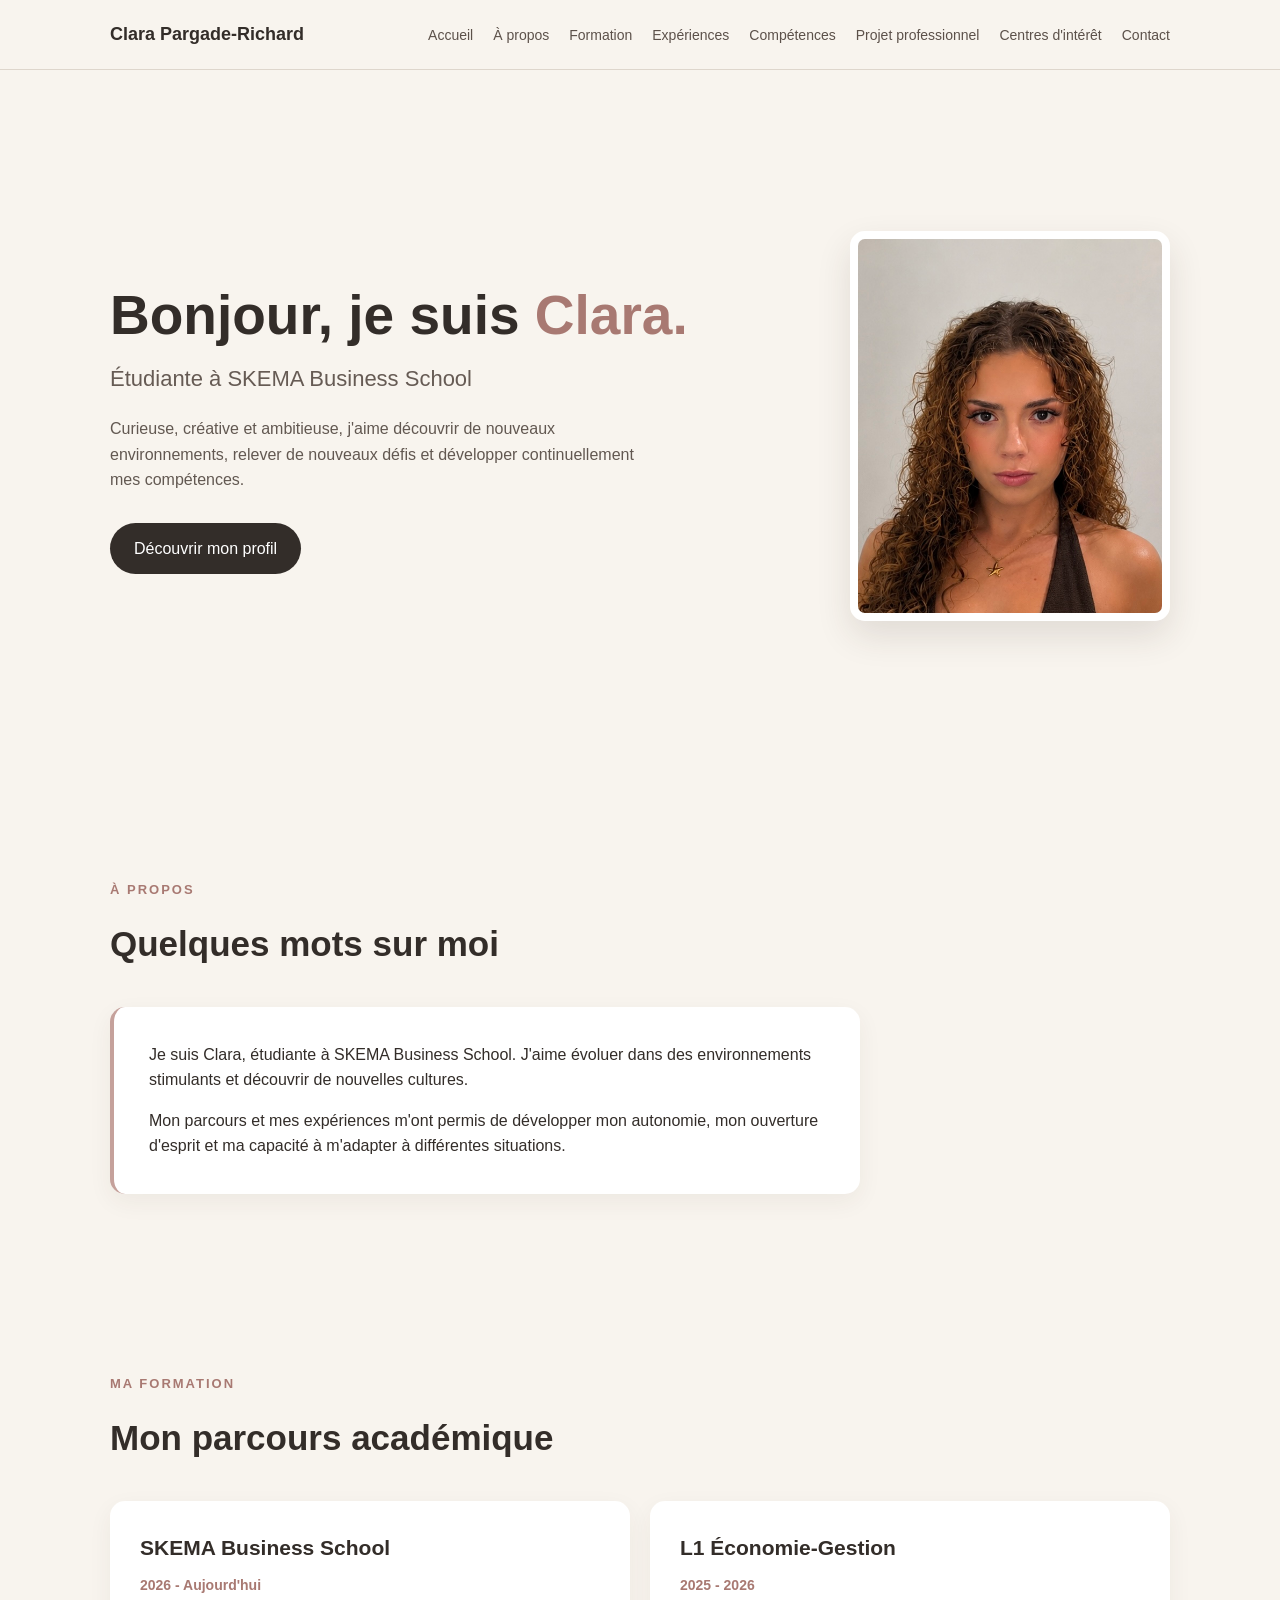
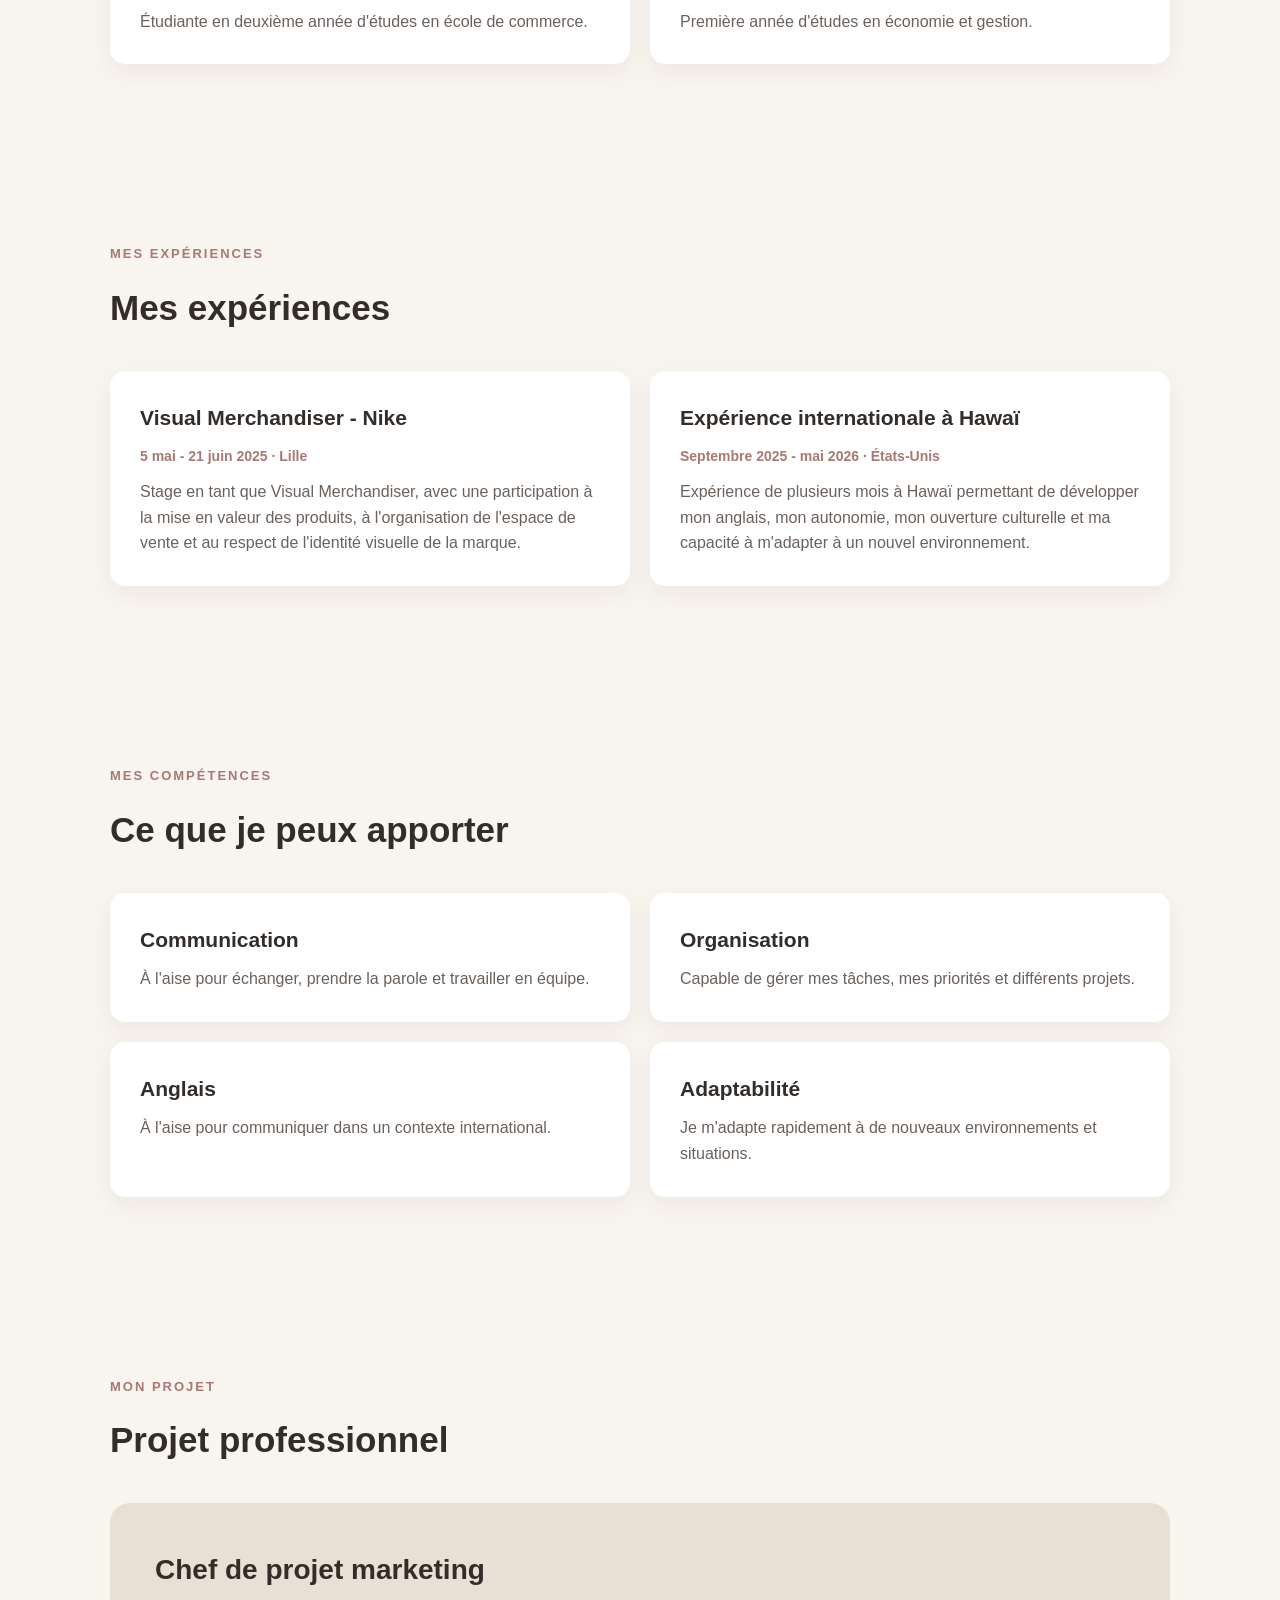
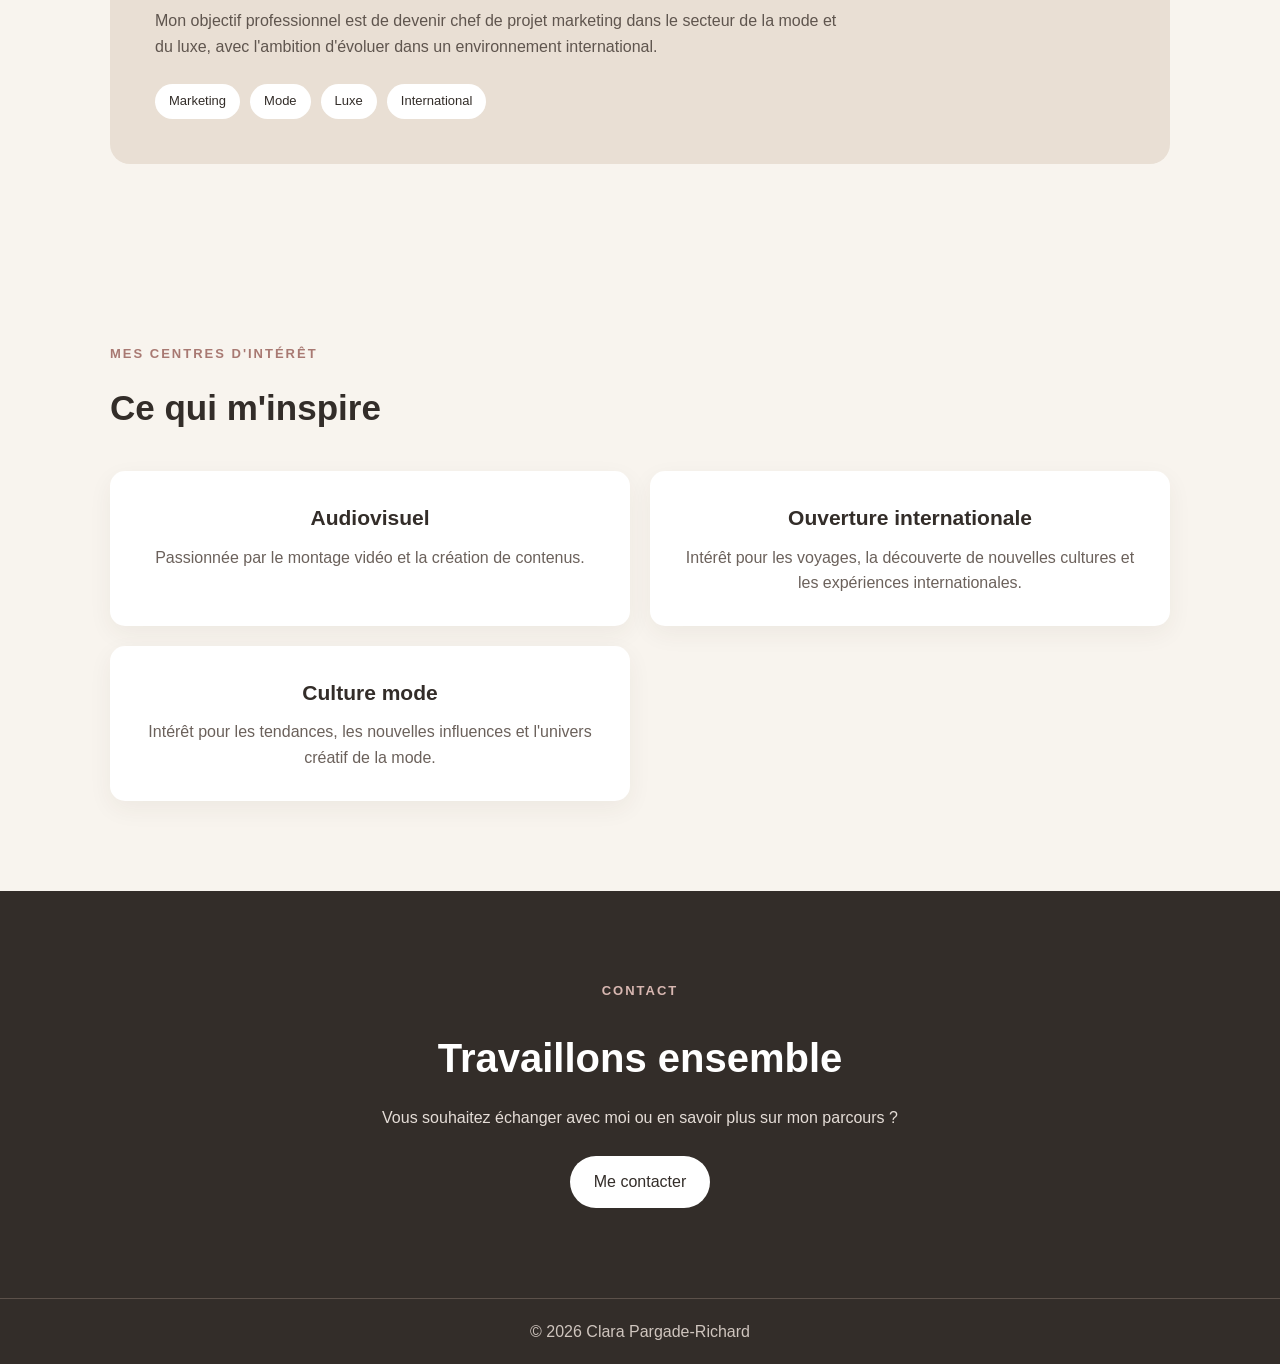
==== index.html @ c63539eb "Update index.html" ====
<!DOCTYPE html>
<html lang="fr">

<head>
  <meta charset="UTF-8">
  <meta name="viewport" content="width=device-width, initial-scale=1.0">
  <title>Portfolio - Clara Pargade-Richard</title>
  <link rel="stylesheet" href="style.css">
</head>

<body>

  <!-- MENU -->
  <header>
    <nav class="navbar">

      <a href="#accueil" class="logo">
        Clara Pargade-Richard
      </a>

      <ul class="menu">
        <li><a href="#accueil">Accueil</a></li>
        <li><a href="#apropos">À propos</a></li>
        <li><a href="#formation">Formation</a></li>
        <li><a href="#experiences">Expériences</a></li>
        <li><a href="#competences">Compétences</a></li>
        <li><a href="#projet">Projet professionnel</a></li>
        <li><a href="#interets">Centres d'intérêt</a></li>
        <li><a href="#contact">Contact</a></li>
      </ul>

    </nav>
  </header>

  <main>

    <!-- ACCUEIL -->
    <section id="accueil" class="hero">

      <div class="hero-text">

        <h1>
          Bonjour, je suis <span>Clara.</span>
        </h1>

        <h2>
          Étudiante à SKEMA Business School
        </h2>

        <p class="description">
          Curieuse, créative et ambitieuse, j'aime découvrir de nouveaux
          environnements, relever de nouveaux défis et développer
          continuellement mes compétences.
        </p>

        <a href="#apropos" class="bouton">
          Découvrir mon profil
        </a>

      </div>

      <div class="photo-container">

        <img
          src="maphoto.png"
          alt="Photo de Clara Pargade-Richard"
        >

      </div>

    </section>


    <!-- À PROPOS -->
    <section id="apropos" class="section">

      <p class="petit-titre">
        À PROPOS
      </p>

      <h2>
        Quelques mots sur moi
      </h2>

      <div class="about-box">

        <p>
          Je suis Clara, étudiante à SKEMA Business School.
          J'aime évoluer dans des environnements stimulants
          et découvrir de nouvelles cultures.
        </p>

        <p>
          Mon parcours et mes expériences m'ont permis de développer
          mon autonomie, mon ouverture d'esprit et ma capacité
          à m'adapter à différentes situations.
        </p>

      </div>

    </section>


    <!-- FORMATION -->
    <section id="formation" class="section">

      <p class="petit-titre">
        MA FORMATION
      </p>

      <h2>
        Mon parcours académique
      </h2>

      <div class="cards">

        <article class="card">

          <h3>
            SKEMA Business School
          </h3>

          <p class="date">
            2026 - Aujourd'hui
          </p>

          <p>
            Étudiante en deuxième année d'études en école de commerce.
          </p>

        </article>

        <article class="card">

          <h3>
            L1 Économie-Gestion
          </h3>

          <p class="date">
            2025 - 2026
          </p>

          <p>
            Première année d'études en économie et gestion.
          </p>

        </article>

      </div>

    </section>


    <!-- EXPÉRIENCES -->
    <section id="experiences" class="section">

      <p class="petit-titre">
        MES EXPÉRIENCES
      </p>

      <h2>
        Mes expériences
      </h2>

      <div class="cards">

        <article class="card">

  <h3>
    Visual Merchandiser - Nike
  </h3>

  <p class="date">
    5 mai - 21 juin 2025 · Lille
  </p>

  <p>
    Stage en tant que Visual Merchandiser, avec une participation
    à la mise en valeur des produits, à l'organisation de l'espace
    de vente et au respect de l'identité visuelle de la marque.
  </p>

</article>

        <article class="card">

          <h3>
            Expérience internationale à Hawaï
          </h3>

          <p class="date">
            Septembre 2025 - mai 2026 · États-Unis
          </p>

          <p>
            Expérience de plusieurs mois à Hawaï permettant de développer
            mon anglais, mon autonomie, mon ouverture culturelle et ma
            capacité à m'adapter à un nouvel environnement.
          </p>

        </article>

      </div>

    </section>


    <!-- COMPÉTENCES -->
    <section id="competences" class="section">

      <p class="petit-titre">
        MES COMPÉTENCES
      </p>

      <h2>
        Ce que je peux apporter
      </h2>

      <div class="cards">

        <article class="card">

          <h3>
            Communication
          </h3>

          <p>
            À l'aise pour échanger, prendre la parole
            et travailler en équipe.
          </p>

        </article>

        <article class="card">

          <h3>
            Organisation
          </h3>

          <p>
            Capable de gérer mes tâches, mes priorités
            et différents projets.
          </p>

        </article>

        <article class="card">

          <h3>
            Anglais
          </h3>

          <p>
            À l'aise pour communiquer dans un contexte international.
          </p>

        </article>

        <article class="card">

          <h3>
            Adaptabilité
          </h3>

          <p>
            Je m'adapte rapidement à de nouveaux environnements
            et situations.
          </p>

        </article>

      </div>

    </section>


    <!-- PROJET PROFESSIONNEL -->
    <section id="projet" class="section projet-section">

      <p class="petit-titre">
        MON PROJET
      </p>

      <h2>
        Projet professionnel
      </h2>

      <div class="projet-box">

        <h3>
          Chef de projet marketing
        </h3>

        <p>
          Mon objectif professionnel est de devenir chef de projet marketing
          dans le secteur de la mode et du luxe, avec l'ambition d'évoluer
          dans un environnement international.
        </p>

        <div class="mots-cles">

          <span>Marketing</span>
          <span>Mode</span>
          <span>Luxe</span>
          <span>International</span>

        </div>

      </div>

    </section>


    <!-- CENTRES D'INTÉRÊT -->
    <section id="interets" class="section">

      <p class="petit-titre">
        MES CENTRES D'INTÉRÊT
      </p>

      <h2>
        Ce qui m'inspire
      </h2>

      <div class="cards">

        <article class="card interet-card">

          <h3>
            Audiovisuel
          </h3>

          <p>
            Passionnée par le montage vidéo et la création de contenus.
          </p>

        </article>

        <article class="card interet-card">

          <h3>
            Ouverture internationale
          </h3>

          <p>
            Intérêt pour les voyages, la découverte de nouvelles cultures
            et les expériences internationales.
          </p>

        </article>

        <article class="card interet-card">

          <h3>
            Culture mode
          </h3>

          <p>
            Intérêt pour les tendances, les nouvelles influences
            et l'univers créatif de la mode.
          </p>

        </article>

      </div>

    </section>


    <!-- CONTACT -->
    <section id="contact" class="contact">

      <p class="petit-titre">
        CONTACT
      </p>

      <h2>
        Travaillons ensemble
      </h2>

      <p>
        Vous souhaitez échanger avec moi ou en savoir plus sur mon parcours ?
      </p>

      <a
        href="mailto:TON-ADRESSE-MAIL"
        class="bouton bouton-clair"
      >
        Me contacter
      </a>

    </section>

  </main>


  <!-- PIED DE PAGE -->
  <footer>

    <p>
      © 2026 Clara Pargade-Richard
    </p>

  </footer>

  <script src="script.js"></script>

</body>

</html>
---- style.css ----
/* ------------------------------
   STYLE GÉNÉRAL
------------------------------ */

* {
  box-sizing: border-box;
  margin: 0;
  padding: 0;
}

html {
  scroll-behavior: smooth;
}

body {
  font-family: Arial, sans-serif;
  background-color: #f8f4ee;
  color: #332d29;
  line-height: 1.6;
}


/* ------------------------------
   MENU
------------------------------ */

header {
  background-color: #f8f4ee;
  border-bottom: 1px solid #ded6cc;
  position: sticky;
  top: 0;
  z-index: 100;
}

.navbar {
  max-width: 1100px;
  margin: auto;
  padding: 20px;
  display: flex;
  justify-content: space-between;
  align-items: center;
  gap: 20px;
}

.logo {
  color: #332d29;
  text-decoration: none;
  font-weight: bold;
  font-size: 18px;
}

.menu {
  display: flex;
  list-style: none;
  gap: 20px;
  flex-wrap: wrap;
}

.menu a {
  color: #5c514a;
  text-decoration: none;
  font-size: 14px;
}

.menu a:hover {
  color: #a87972;
}


/* ------------------------------
   ACCUEIL
------------------------------ */

.hero {
  max-width: 1100px;
  min-height: 80vh;
  margin: auto;
  padding: 80px 20px;

  display: flex;
  align-items: center;
  justify-content: space-between;

  gap: 70px;
}

.hero-text {
  max-width: 600px;
}

.hero h1 {
  font-size: 55px;
  line-height: 1.1;
  margin-bottom: 15px;
}

.hero h1 span {
  color: #a87972;
}

.hero h2 {
  font-size: 22px;
  font-weight: normal;
  color: #665b54;
  margin-bottom: 20px;
}

.description {
  max-width: 550px;
  margin-bottom: 30px;
  color: #625851;
}


/* ------------------------------
   PHOTO
------------------------------ */

.photo-container img {
  width: 320px;
  height: 390px;
  object-fit: cover;
  border-radius: 15px;
  border: 8px solid white;
  box-shadow: 0 15px 35px rgba(60, 45, 35, 0.12);
}


/* ------------------------------
   BOUTONS
------------------------------ */

.bouton {
  display: inline-block;
  background-color: #332d29;
  color: white;
  padding: 13px 24px;
  border-radius: 30px;
  text-decoration: none;
  transition: 0.3s;
}

.bouton:hover {
  background-color: #a87972;
  transform: translateY(-2px);
}


/* ------------------------------
   SECTIONS
------------------------------ */

.section {
  max-width: 1100px;
  margin: auto;
  padding: 90px 20px;
}

.petit-titre {
  color: #a87972;
  font-size: 13px;
  font-weight: bold;
  letter-spacing: 2px;
  margin-bottom: 15px;
}

.section h2 {
  font-size: 35px;
  margin-bottom: 35px;
  color: #332d29;
}


/* ------------------------------
   À PROPOS
------------------------------ */

.about-box {
  max-width: 750px;
  background-color: white;
  padding: 35px;
  border-radius: 15px;
  border-left: 4px solid #c5a19b;
  box-shadow: 0 8px 25px rgba(60, 45, 35, 0.06);
}

.about-box p {
  margin-bottom: 15px;
}

.about-box p:last-child {
  margin-bottom: 0;
}


/* ------------------------------
   CARTES
------------------------------ */

.cards {
  display: grid;
  grid-template-columns: repeat(2, 1fr);
  gap: 20px;
}

.card {
  background-color: white;
  padding: 30px;
  border-radius: 15px;
  box-shadow: 0 8px 25px rgba(60, 45, 35, 0.06);
  transition: 0.3s;
}

.card:hover {
  transform: translateY(-5px);
  box-shadow: 0 15px 30px rgba(60, 45, 35, 0.1);
}

.card h3 {
  font-size: 21px;
  margin-bottom: 10px;
}

.card p {
  color: #6b615b;
}


/* ------------------------------
   DATES
------------------------------ */

.date {
  color: #a87972 !important;
  font-size: 14px;
  font-weight: bold;
  margin-bottom: 12px;
}


/* ------------------------------
   PROJET PROFESSIONNEL
------------------------------ */

.projet-box {
  background-color: #e9dfd4;
  padding: 45px;
  border-radius: 20px;
}

.projet-box h3 {
  font-size: 28px;
  margin-bottom: 15px;
}

.projet-box p {
  max-width: 700px;
  color: #5f554e;
}

.mots-cles {
  display: flex;
  flex-wrap: wrap;
  gap: 10px;
  margin-top: 25px;
}

.mots-cles span {
  background-color: white;
  padding: 7px 14px;
  border-radius: 20px;
  font-size: 13px;
}


/* ------------------------------
   CENTRES D'INTÉRÊT
------------------------------ */

.interet-card {
  text-align: center;
}


/* ------------------------------
   CONTACT
------------------------------ */

.contact {
  background-color: #332d29;
  color: white;
  text-align: center;
  padding: 90px 20px;
}

.contact .petit-titre {
  color: #d8b7b1;
}

.contact h2 {
  font-size: 40px;
  margin-bottom: 15px;
}

.contact p {
  margin-bottom: 25px;
  color: #e5ddd7;
}

.bouton-clair {
  background-color: white;
  color: #332d29;
}

.bouton-clair:hover {
  background-color: #d8b7b1;
}


/* ------------------------------
   PIED DE PAGE
------------------------------ */

footer {
  background-color: #332d29;
  color: #cfc5be;
  text-align: center;
  padding: 20px;
  border-top: 1px solid #5c514a;
}


/* ------------------------------
   TABLETTE / TÉLÉPHONE
------------------------------ */

@media (max-width: 800px) {

  .navbar {
    flex-direction: column;
  }

  .menu {
    justify-content: center;
  }

  .hero {
    flex-direction: column-reverse;
    text-align: center;
    padding-top: 60px;
  }

  .hero h1 {
    font-size: 42px;
  }

  .description {
    margin-left: auto;
    margin-right: auto;
  }

  .photo-container img {
    width: 240px;
    height: 290px;
  }

  .cards {
    grid-template-columns: 1fr;
  }

}


/* ------------------------------
   PETIT ÉCRAN
------------------------------ */

@media (max-width: 500px) {

  .menu {
    gap: 10px;
  }

  .menu a {
    font-size: 12px;
  }

  .hero h1 {
    font-size: 36px;
  }

  .section {
    padding: 65px 20px;
  }

  .section h2 {
    font-size: 29px;
  }

  .projet-box {
    padding: 30px;
  }

}
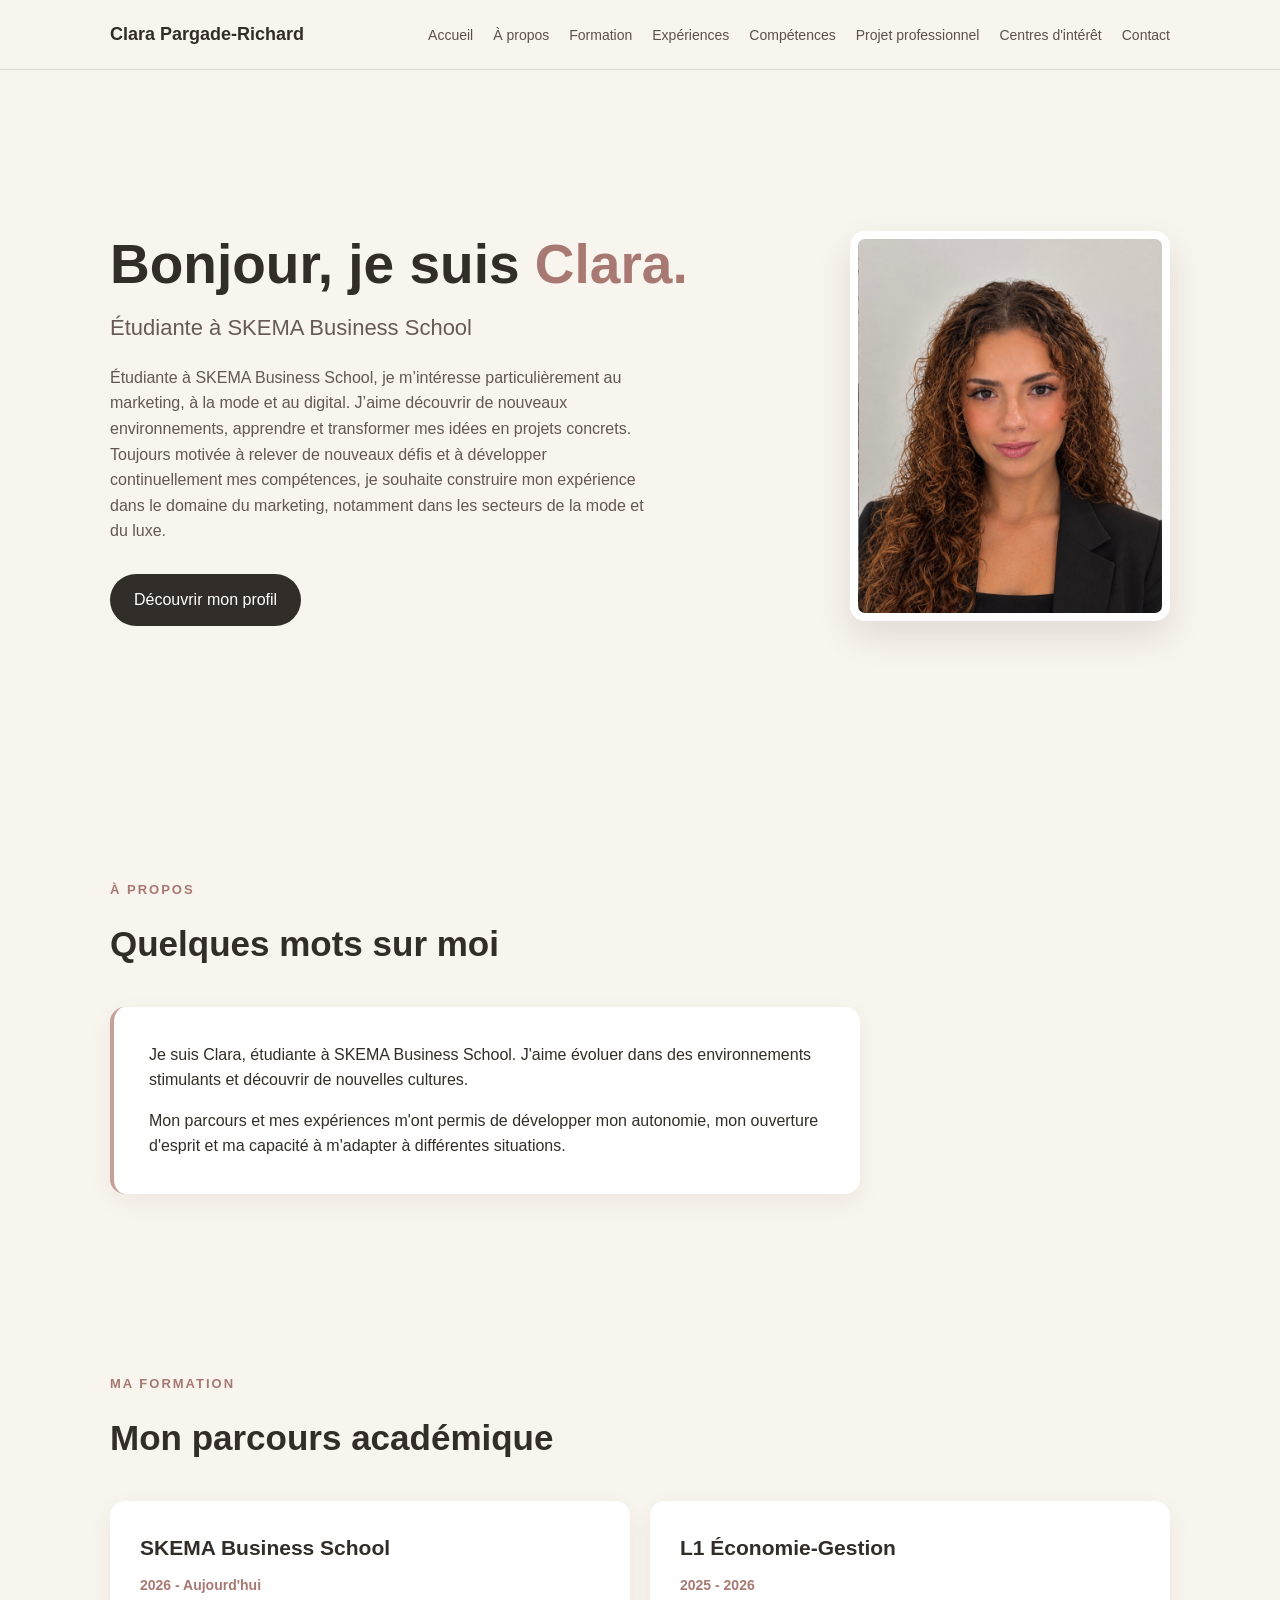
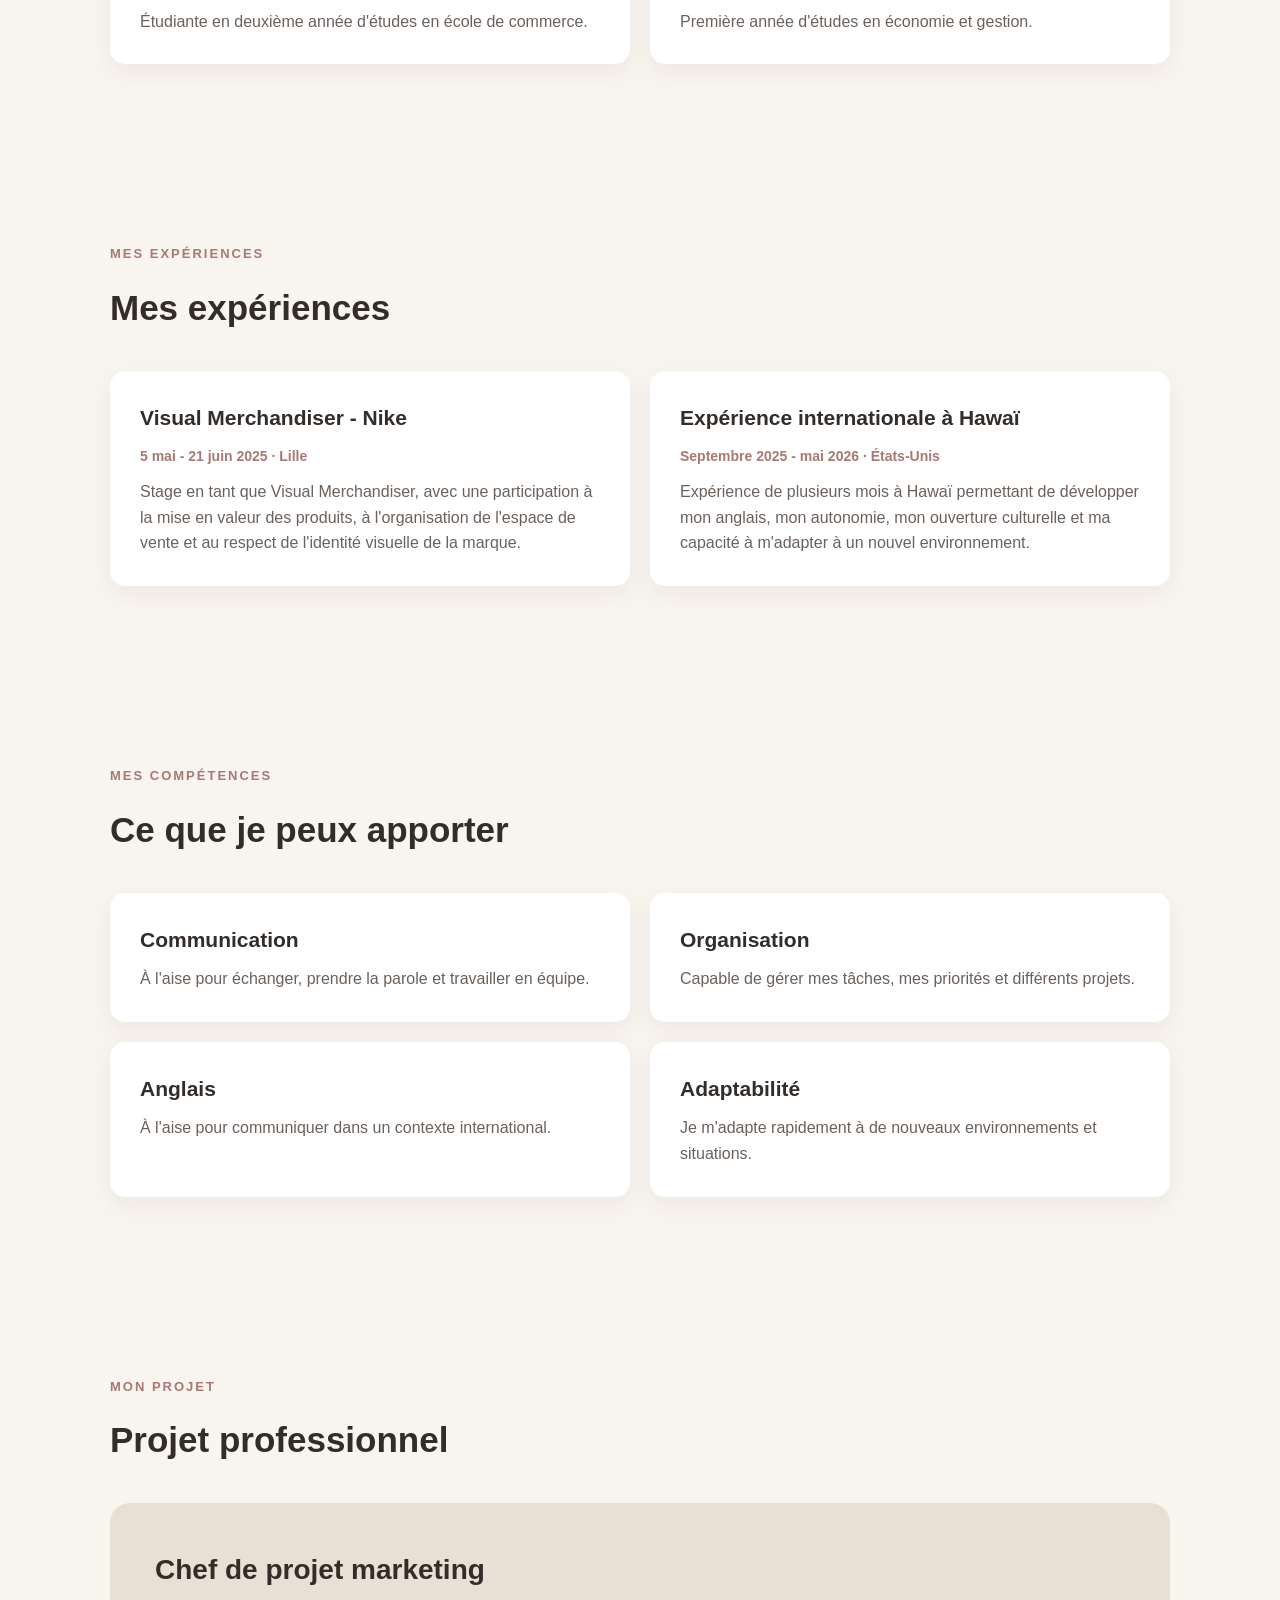
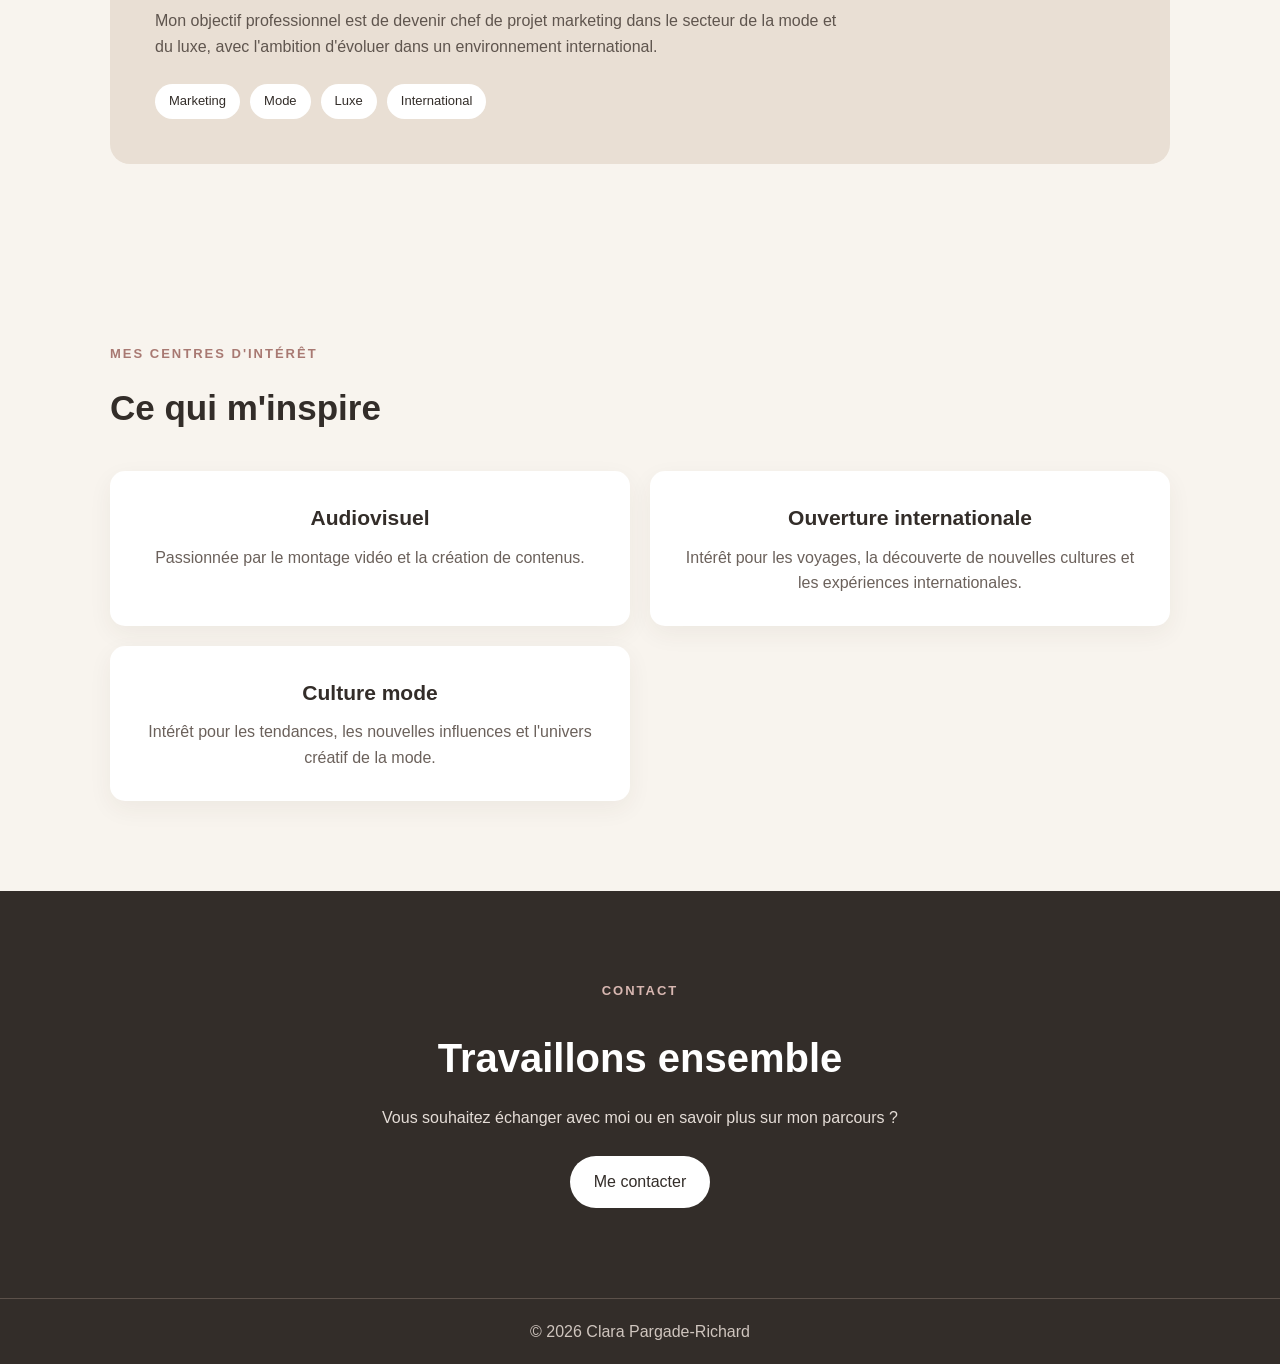
==== commit 307b3bd0: "Update index.html" ====
--- a/index.html
+++ b/index.html
@@ -48,9 +48,10 @@
         </h2>
 
         <p class="description">
-          Curieuse, créative et ambitieuse, j'aime découvrir de nouveaux
-          environnements, relever de nouveaux défis et développer
-          continuellement mes compétences.
+          Étudiante à SKEMA Business School, je m’intéresse particulièrement au marketing, à la mode et au digital. J’aime découvrir de nouveaux environnements, apprendre et transformer mes idées en projets concrets.
+
+Toujours motivée à relever de nouveaux défis et à développer continuellement mes compétences, je souhaite construire mon expérience dans le domaine du marketing, notamment dans les secteurs de la mode et du luxe.
+
         </p>
 
         <a href="#apropos" class="bouton">
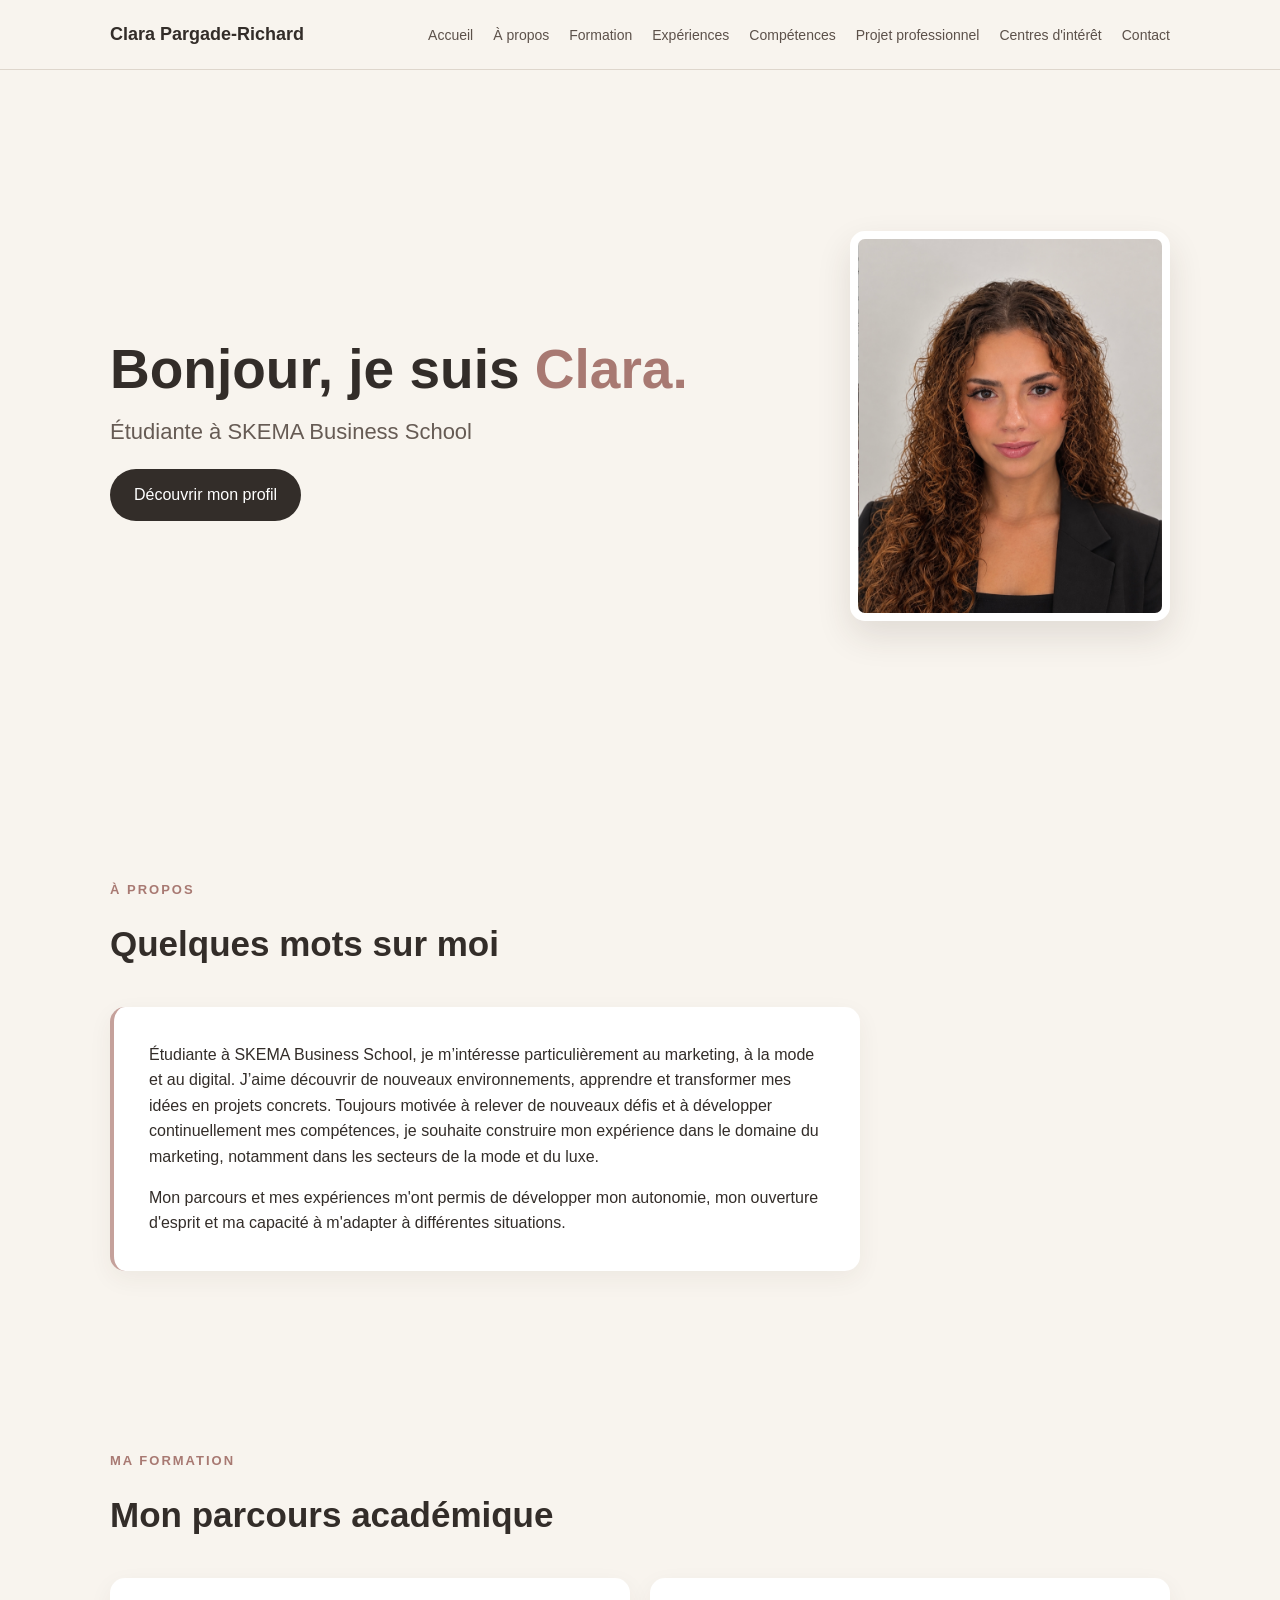
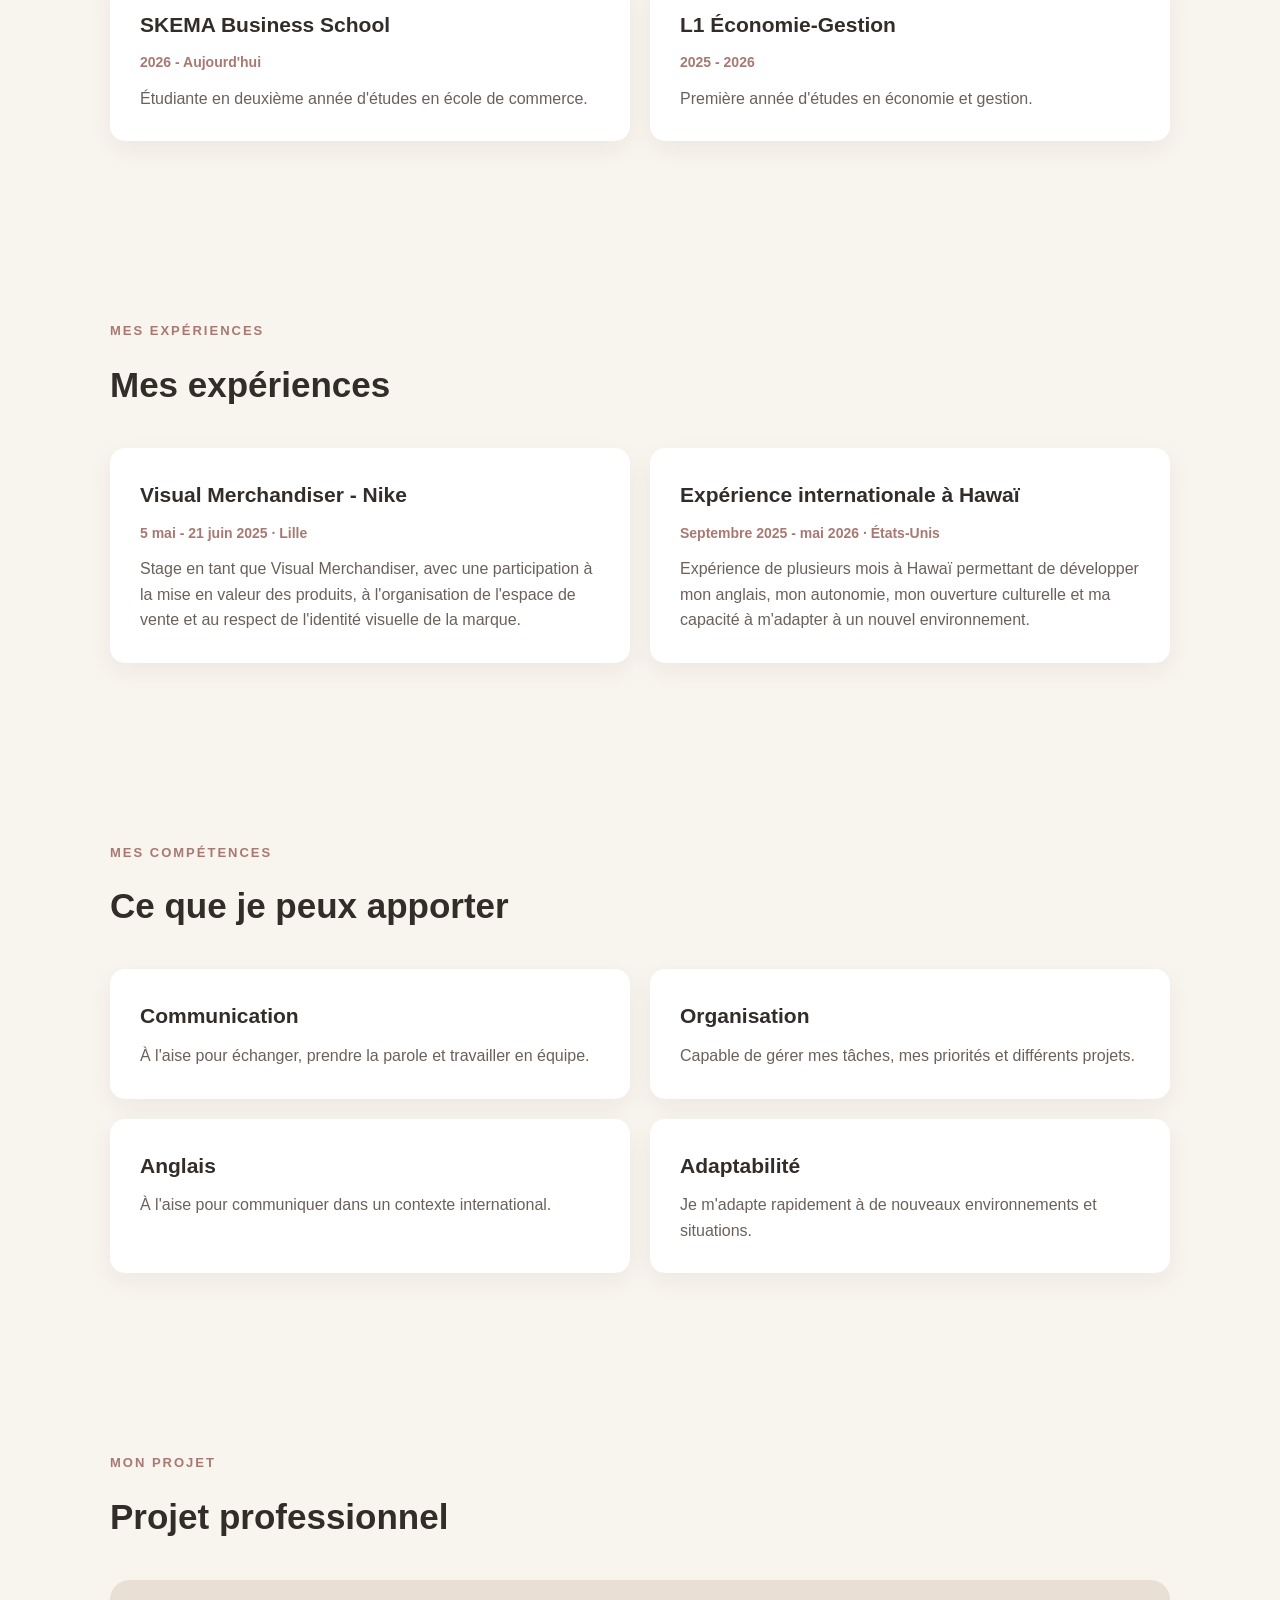
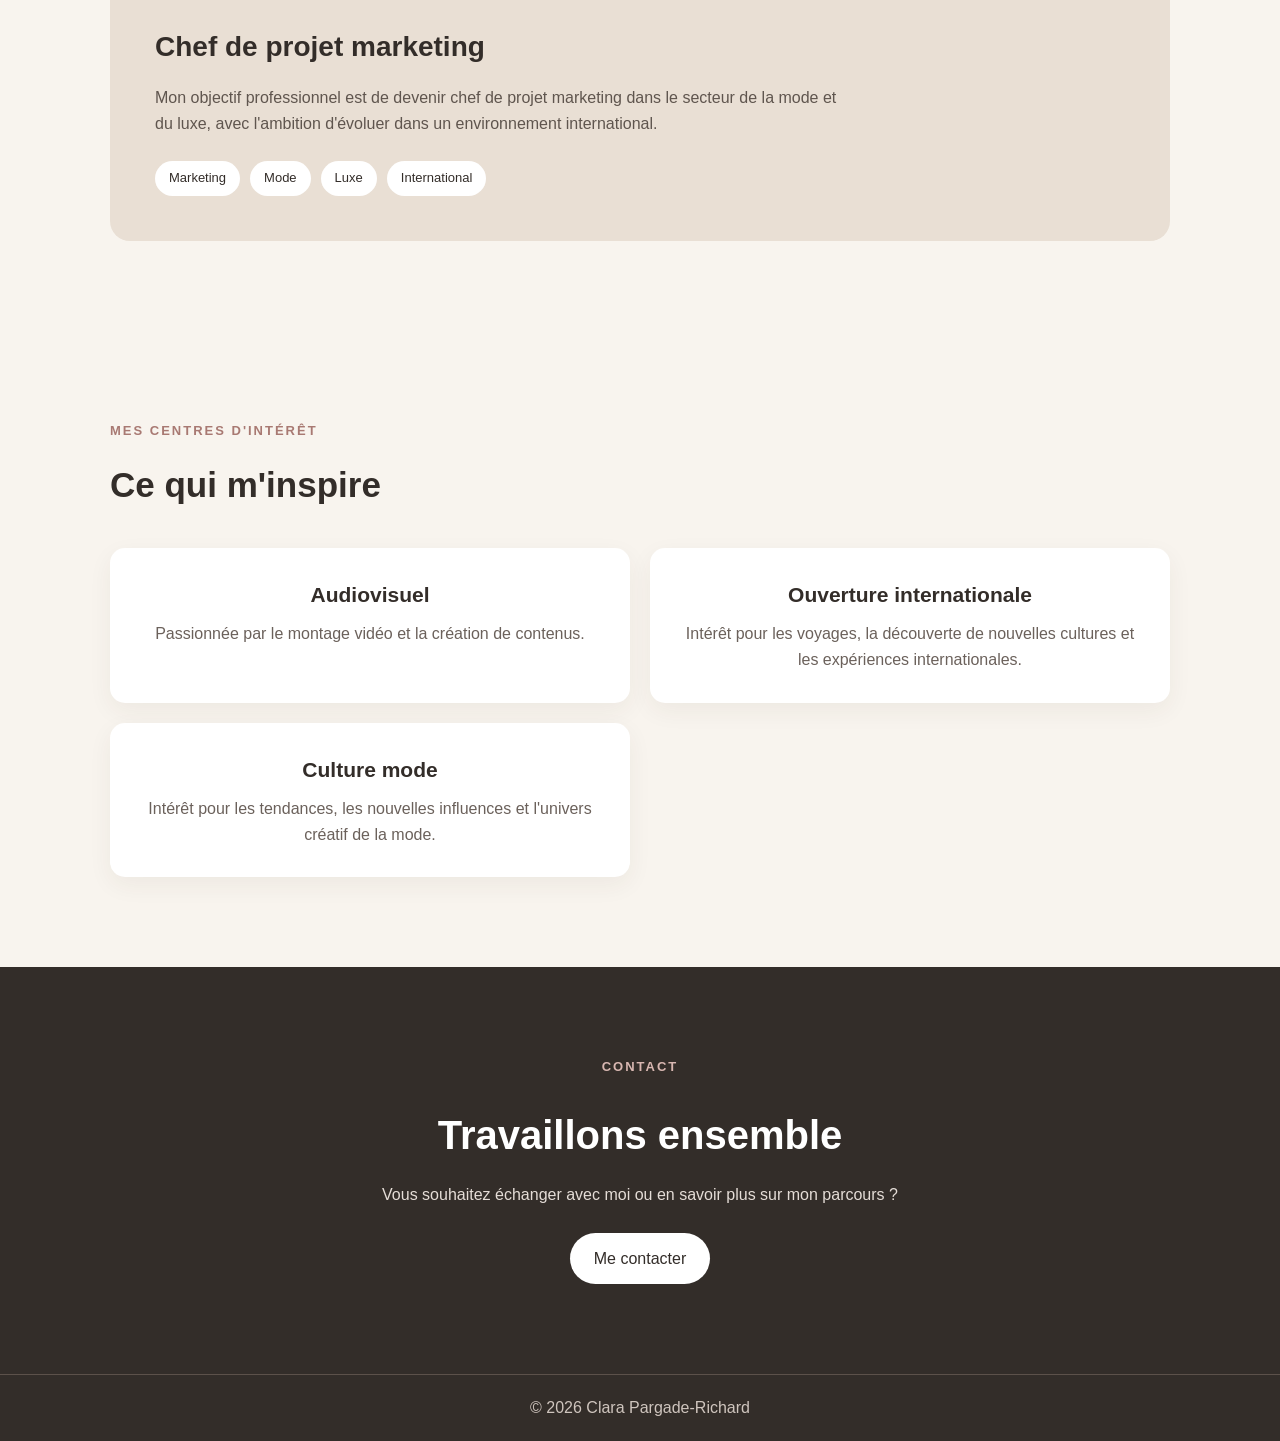
==== commit 7c9ebf1a: "Update index.html" ====
--- a/index.html
+++ b/index.html
@@ -47,13 +47,6 @@
           Étudiante à SKEMA Business School
         </h2>
 
-        <p class="description">
-          Étudiante à SKEMA Business School, je m’intéresse particulièrement au marketing, à la mode et au digital. J’aime découvrir de nouveaux environnements, apprendre et transformer mes idées en projets concrets.
-
-Toujours motivée à relever de nouveaux défis et à développer continuellement mes compétences, je souhaite construire mon expérience dans le domaine du marketing, notamment dans les secteurs de la mode et du luxe.
-
-        </p>
-
         <a href="#apropos" class="bouton">
           Découvrir mon profil
         </a>
@@ -86,9 +79,8 @@
       <div class="about-box">
 
         <p>
-          Je suis Clara, étudiante à SKEMA Business School.
-          J'aime évoluer dans des environnements stimulants
-          et découvrir de nouvelles cultures.
+          Étudiante à SKEMA Business School, je m’intéresse particulièrement au marketing, à la mode et au digital. J’aime découvrir de nouveaux environnements, apprendre et transformer mes idées en projets concrets.
+Toujours motivée à relever de nouveaux défis et à développer continuellement mes compétences, je souhaite construire mon expérience dans le domaine du marketing, notamment dans les secteurs de la mode et du luxe.
         </p>
 
         <p>
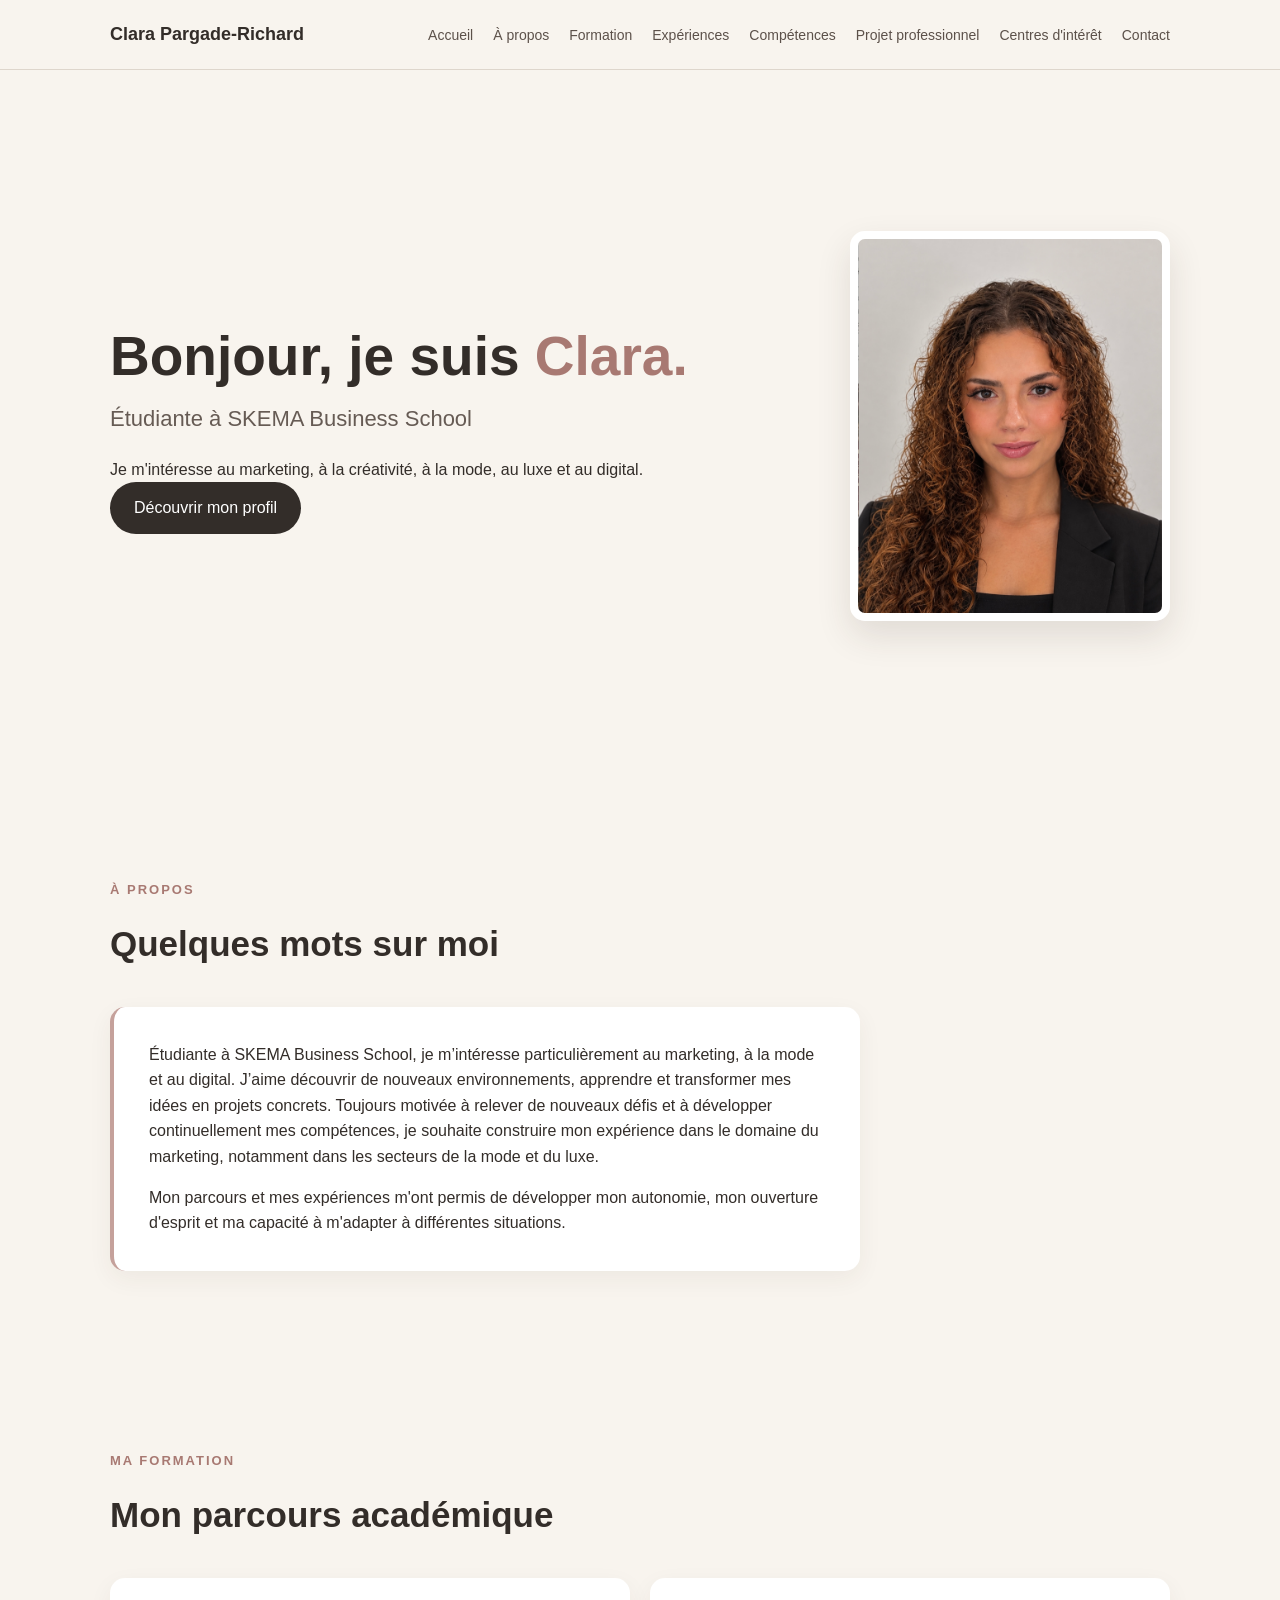
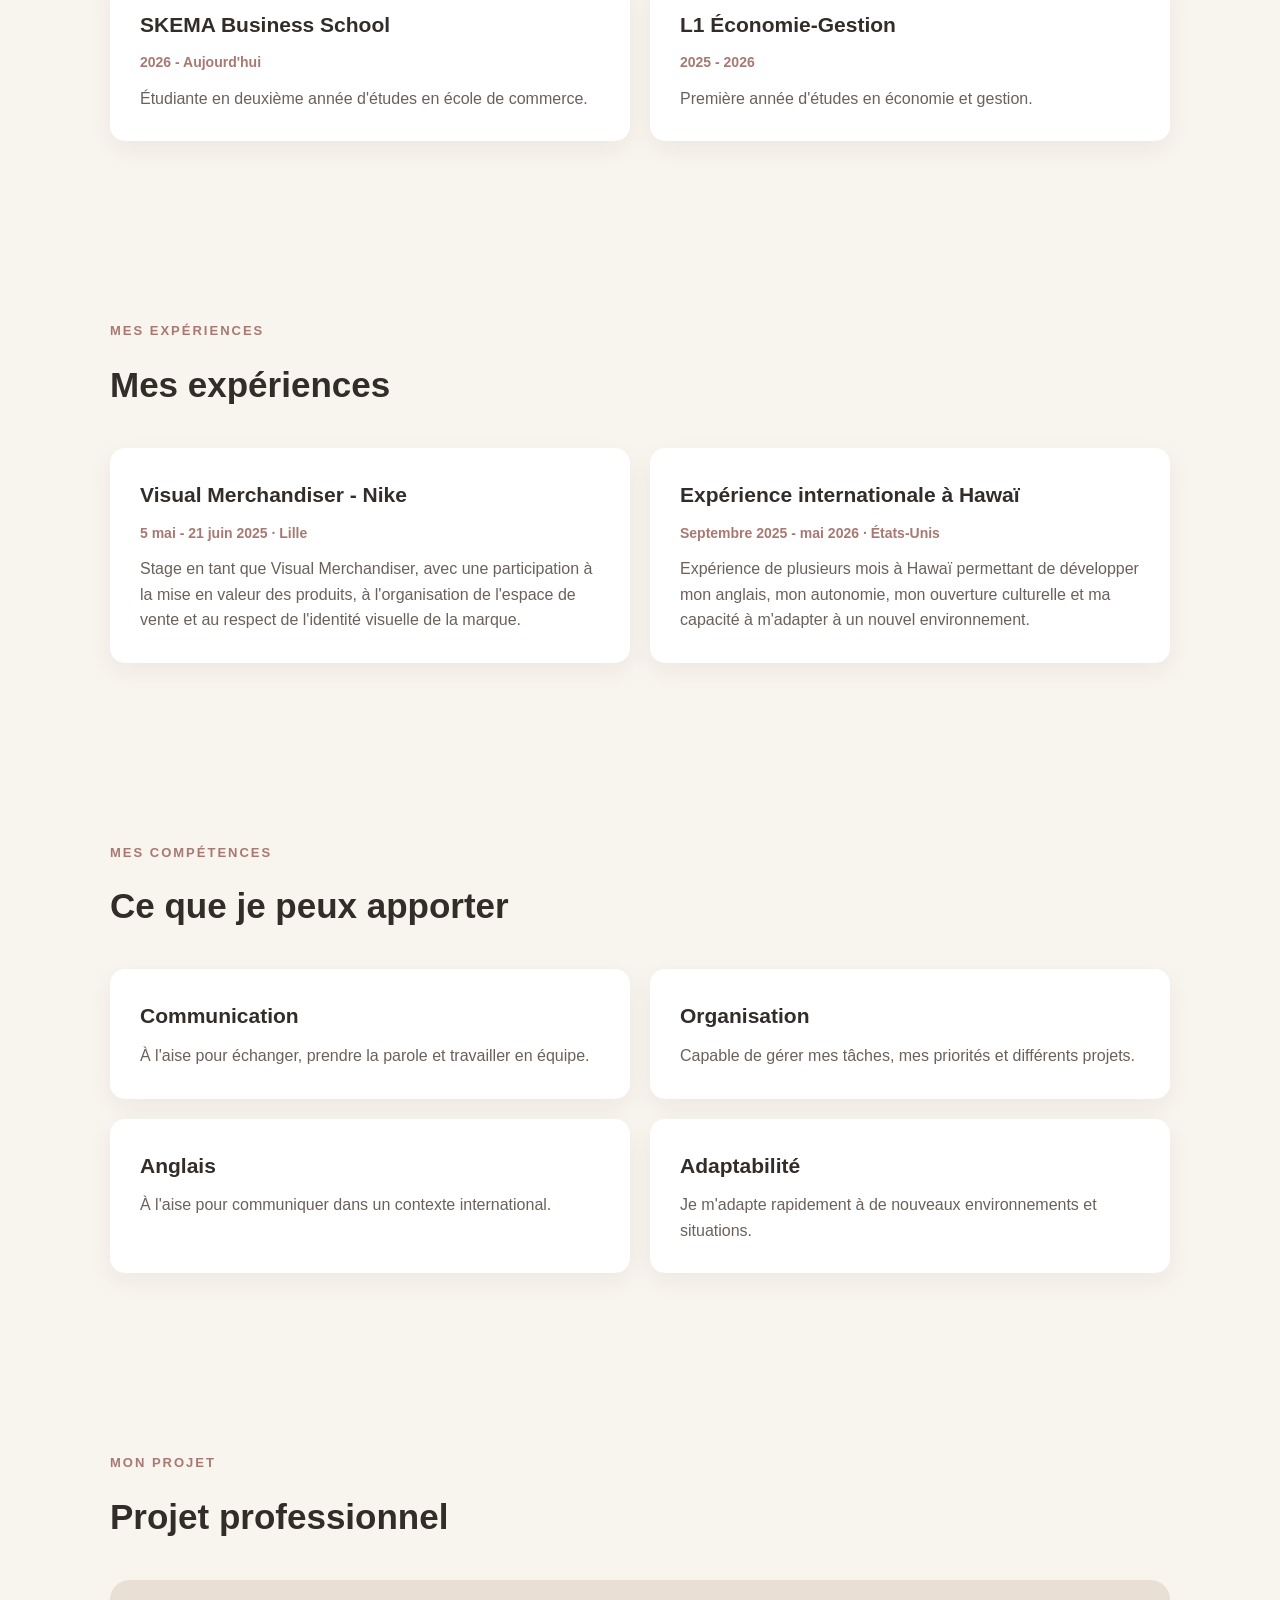
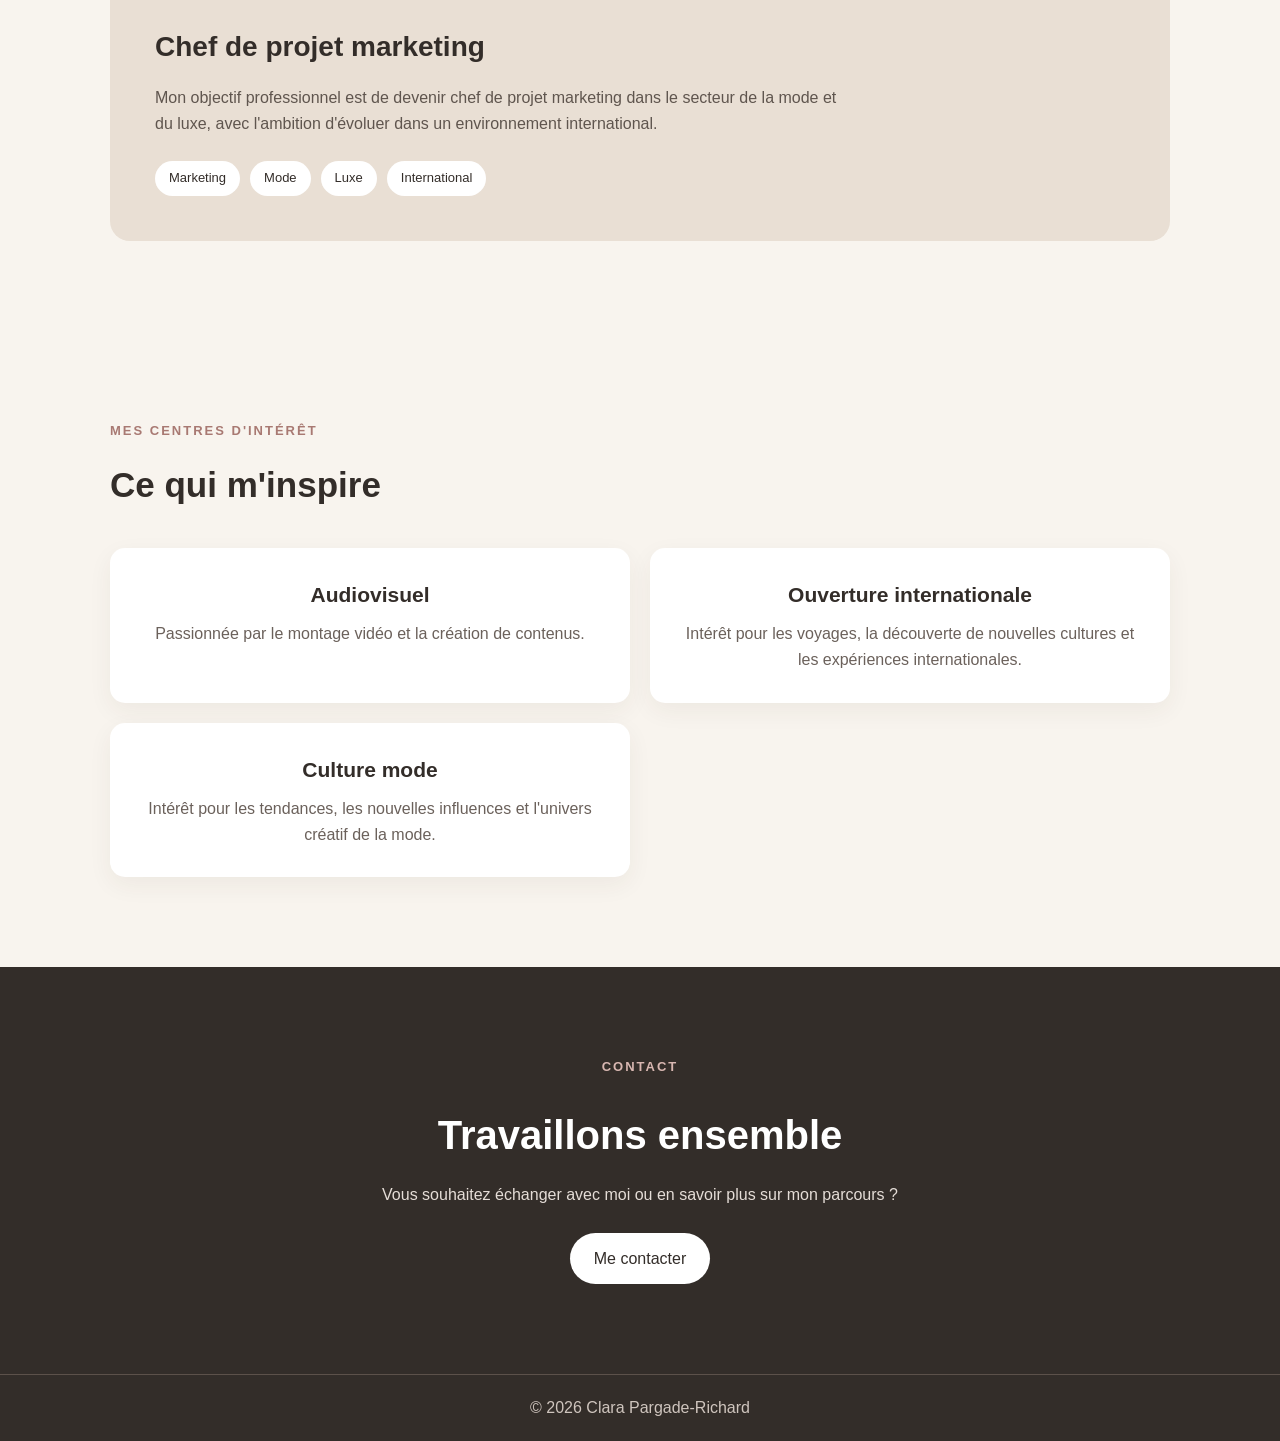
==== commit b21fee72: "Update index.html" ====
--- a/index.html
+++ b/index.html
@@ -47,6 +47,11 @@
           Étudiante à SKEMA Business School
         </h2>
 
+        <p class="hero-description">
+      Je m'intéresse au marketing, à la créativité, à la mode,
+      au luxe et au digital.
+    </p>
+        
         <a href="#apropos" class="bouton">
           Découvrir mon profil
         </a>
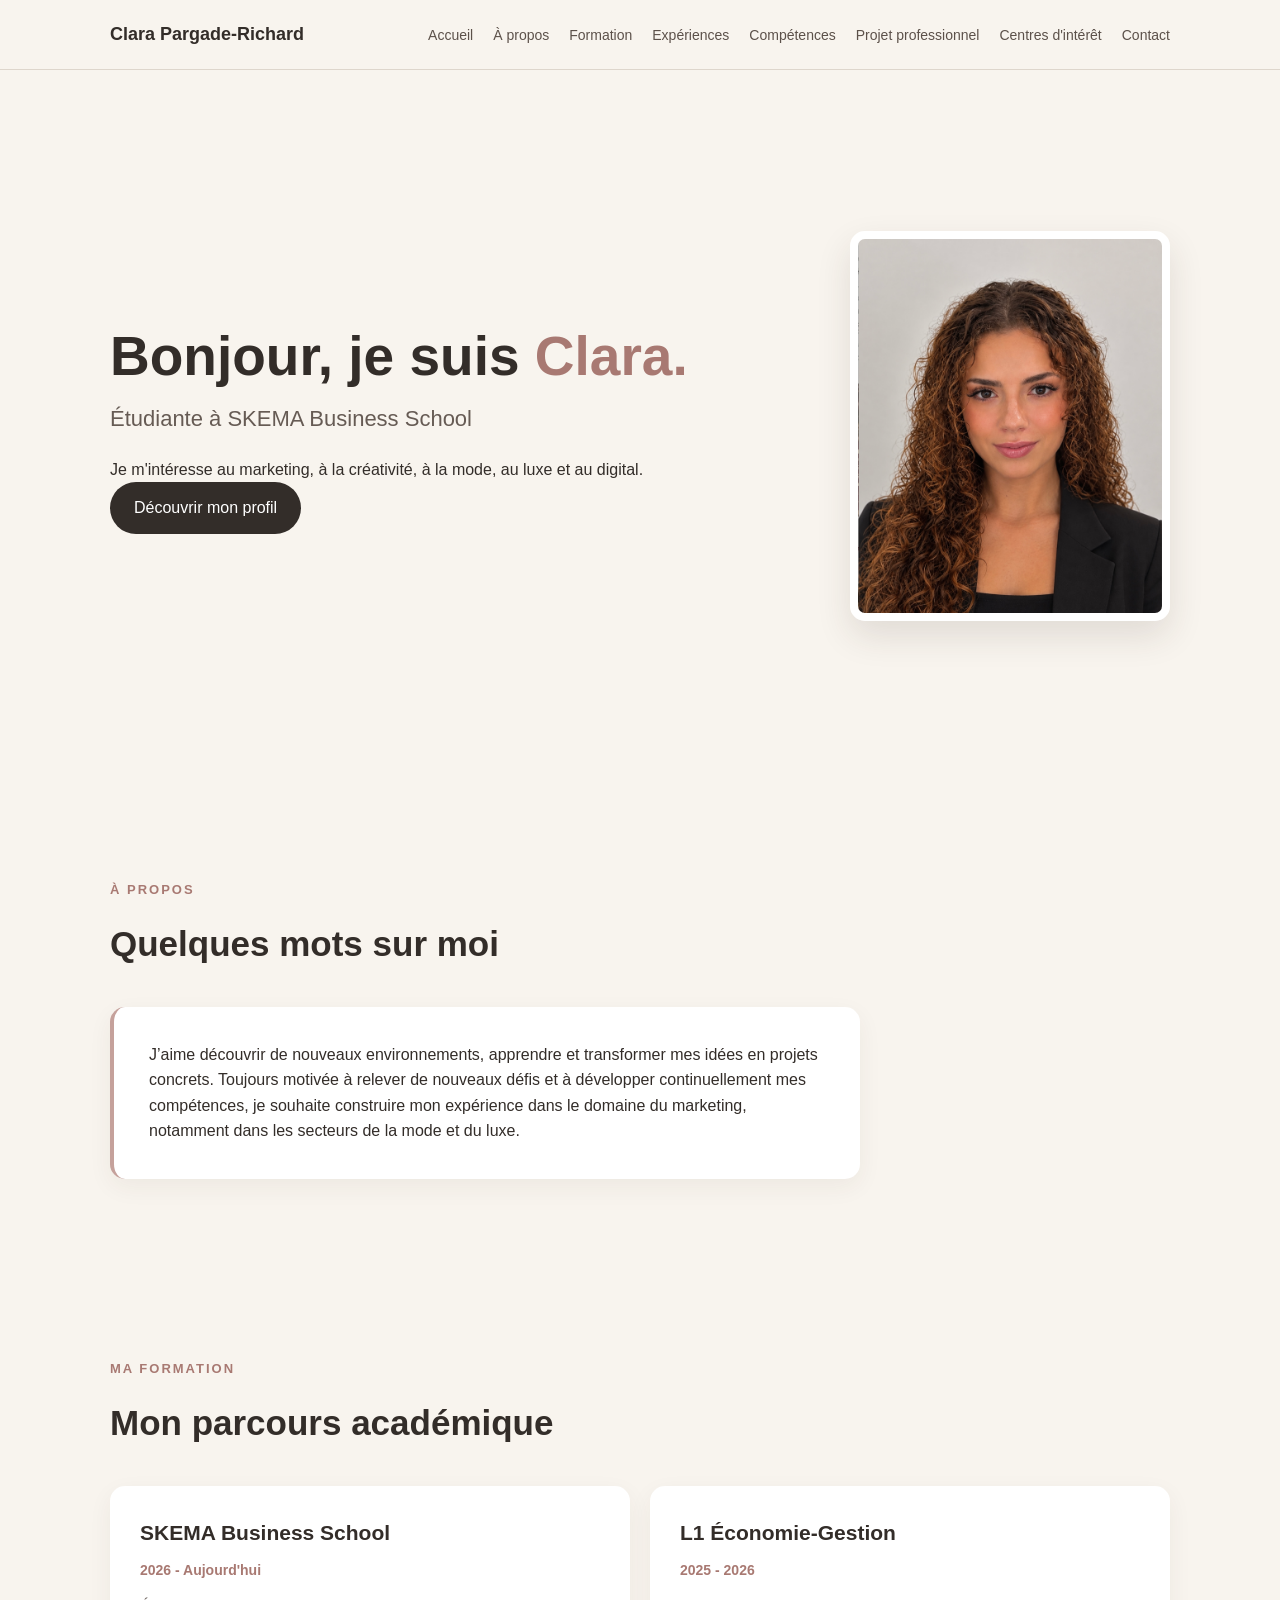
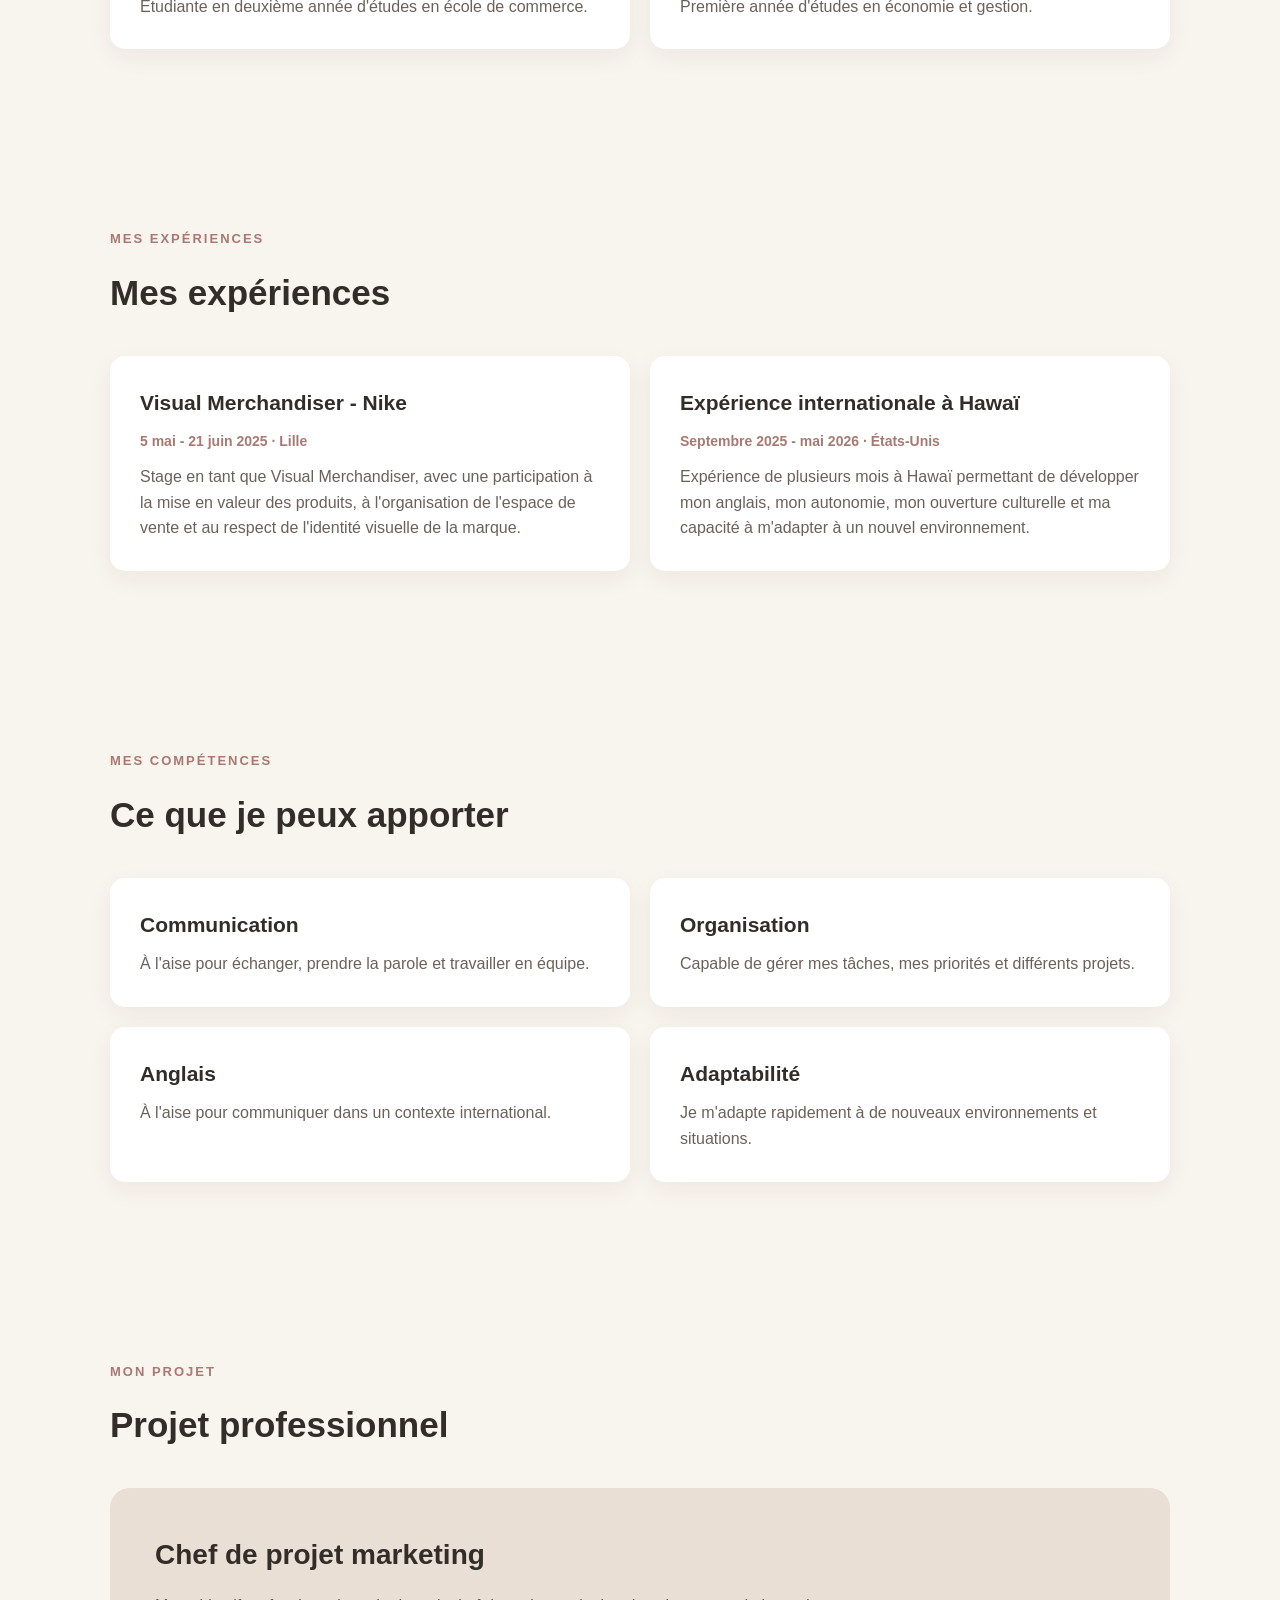
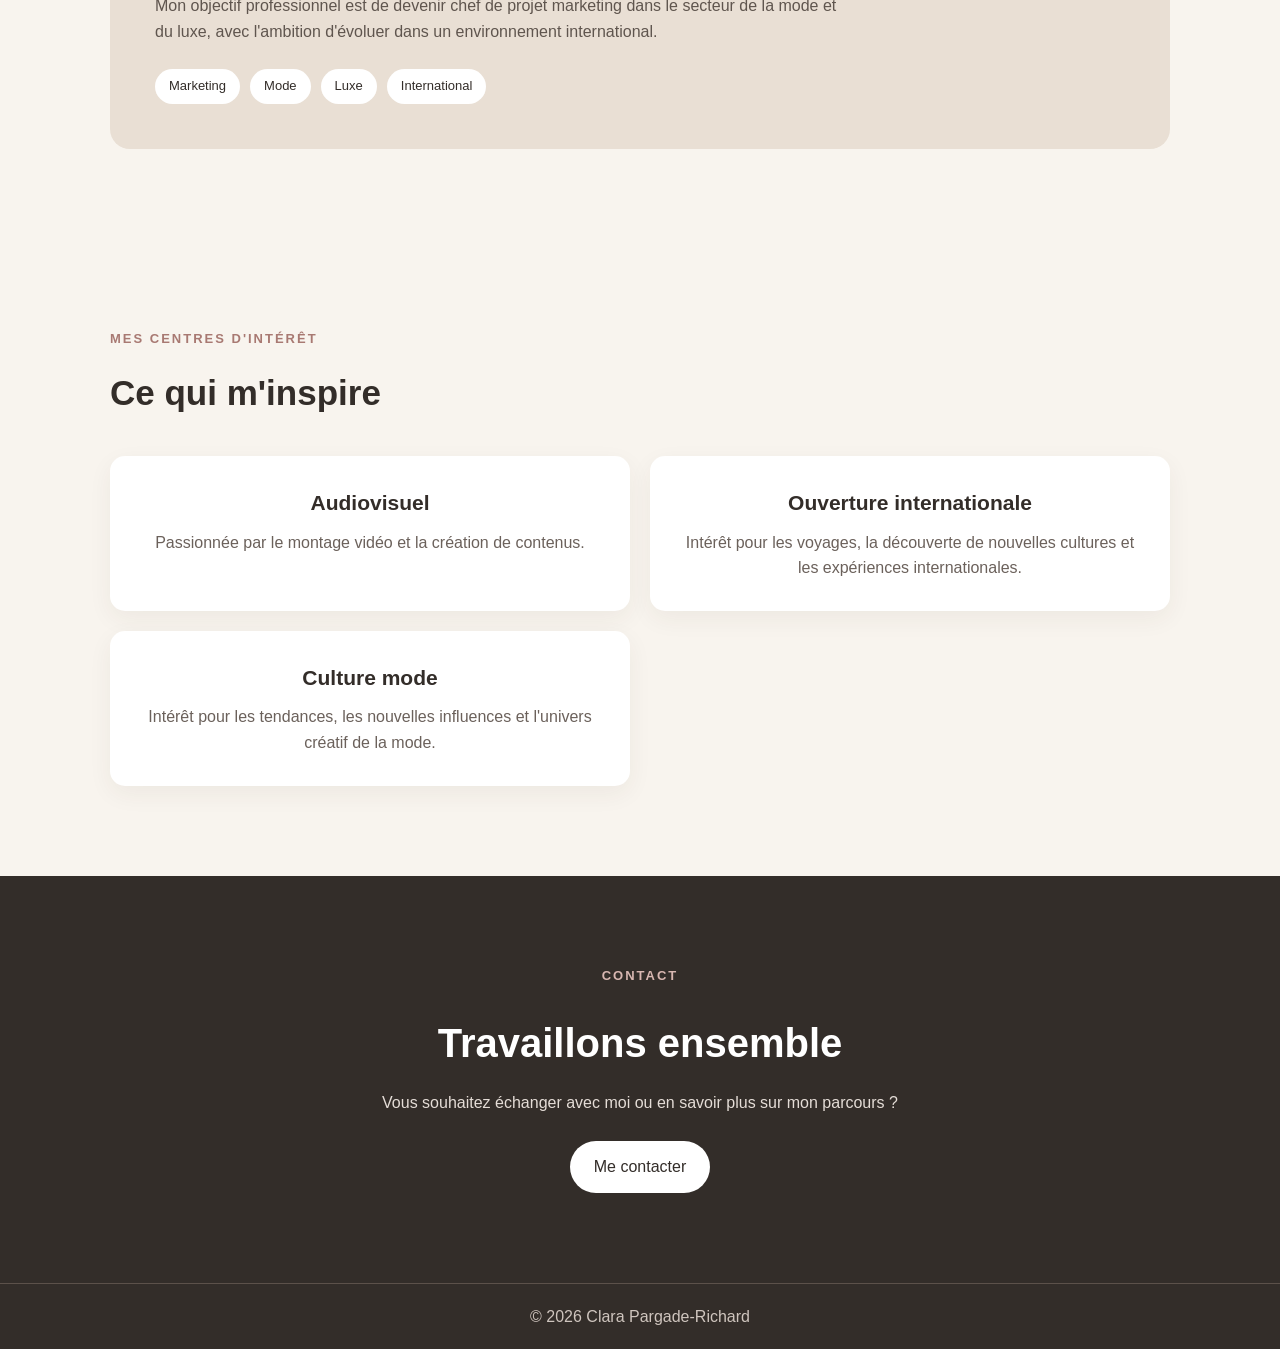
==== commit 72b9a8f5: "Update index.html" ====
--- a/index.html
+++ b/index.html
@@ -84,14 +84,8 @@
       <div class="about-box">
 
         <p>
-          Étudiante à SKEMA Business School, je m’intéresse particulièrement au marketing, à la mode et au digital. J’aime découvrir de nouveaux environnements, apprendre et transformer mes idées en projets concrets.
+          J’aime découvrir de nouveaux environnements, apprendre et transformer mes idées en projets concrets.
 Toujours motivée à relever de nouveaux défis et à développer continuellement mes compétences, je souhaite construire mon expérience dans le domaine du marketing, notamment dans les secteurs de la mode et du luxe.
-        </p>
-
-        <p>
-          Mon parcours et mes expériences m'ont permis de développer
-          mon autonomie, mon ouverture d'esprit et ma capacité
-          à m'adapter à différentes situations.
         </p>
 
       </div>
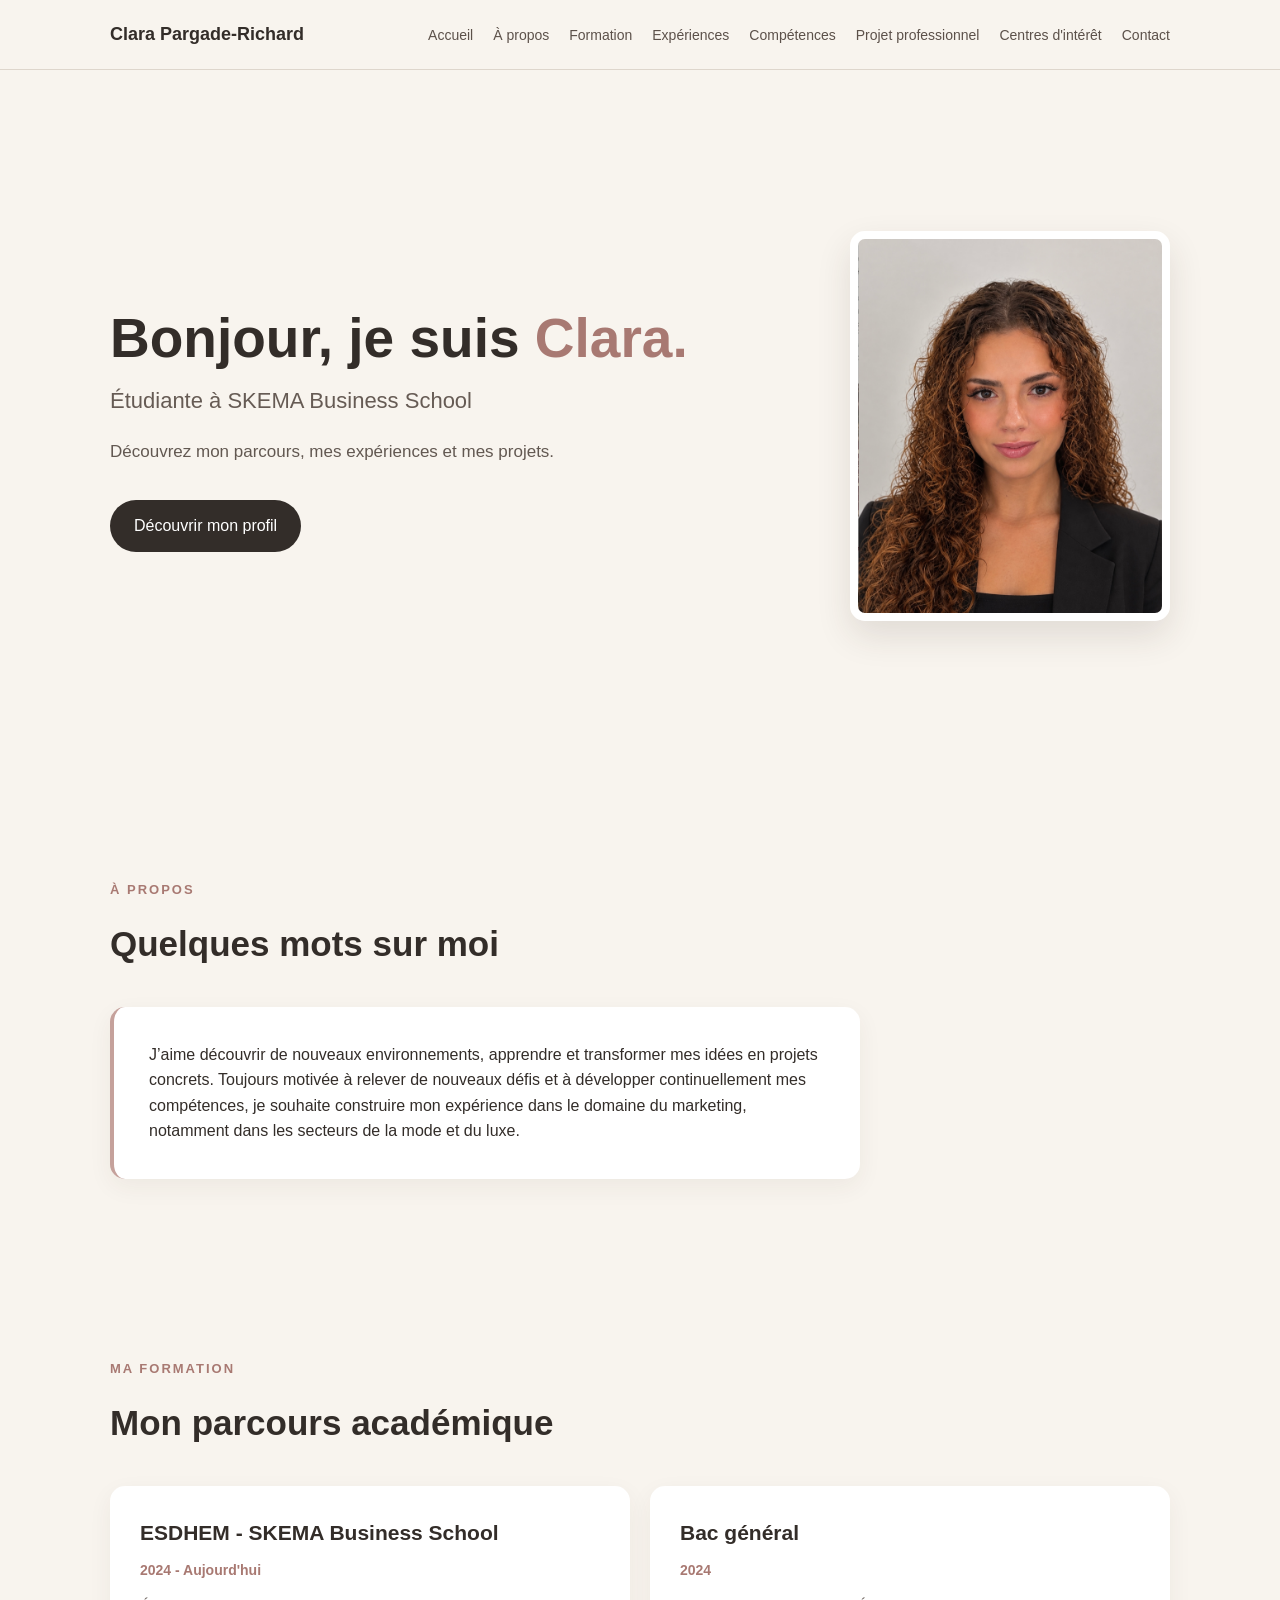
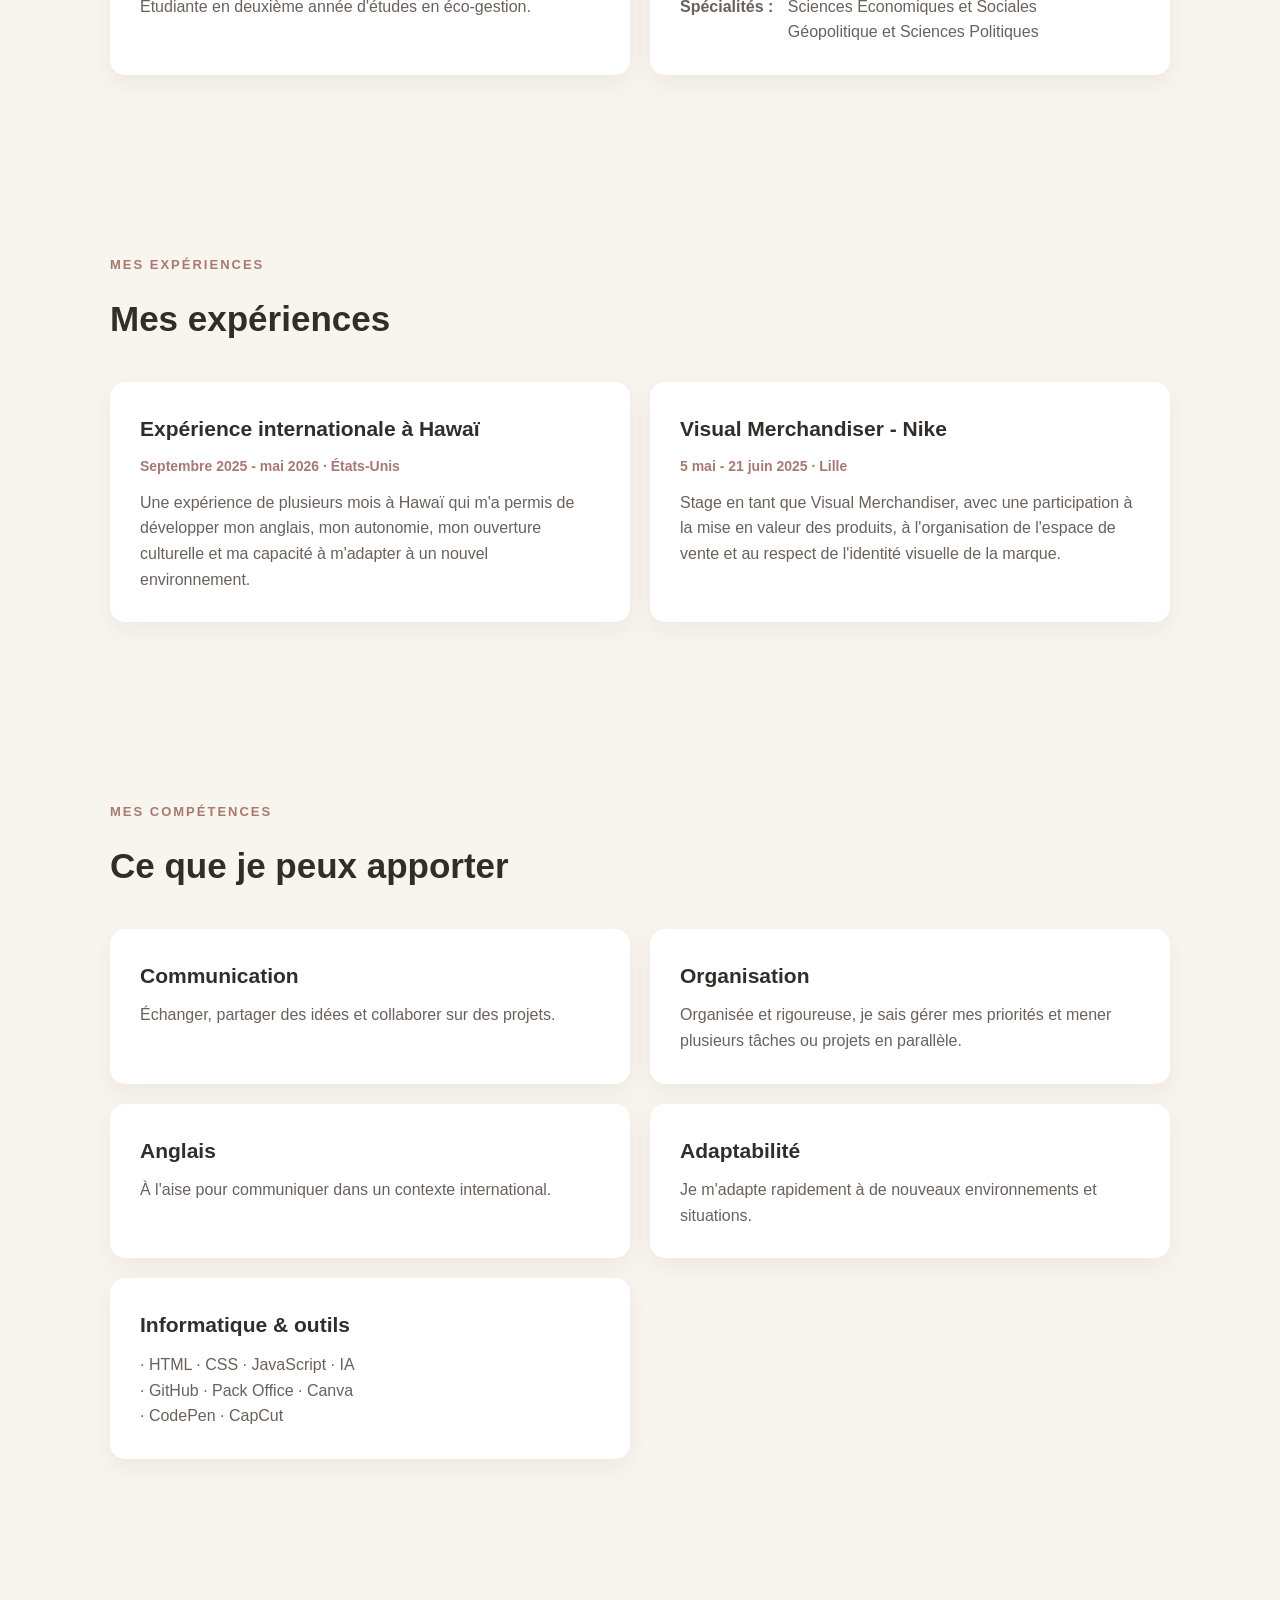
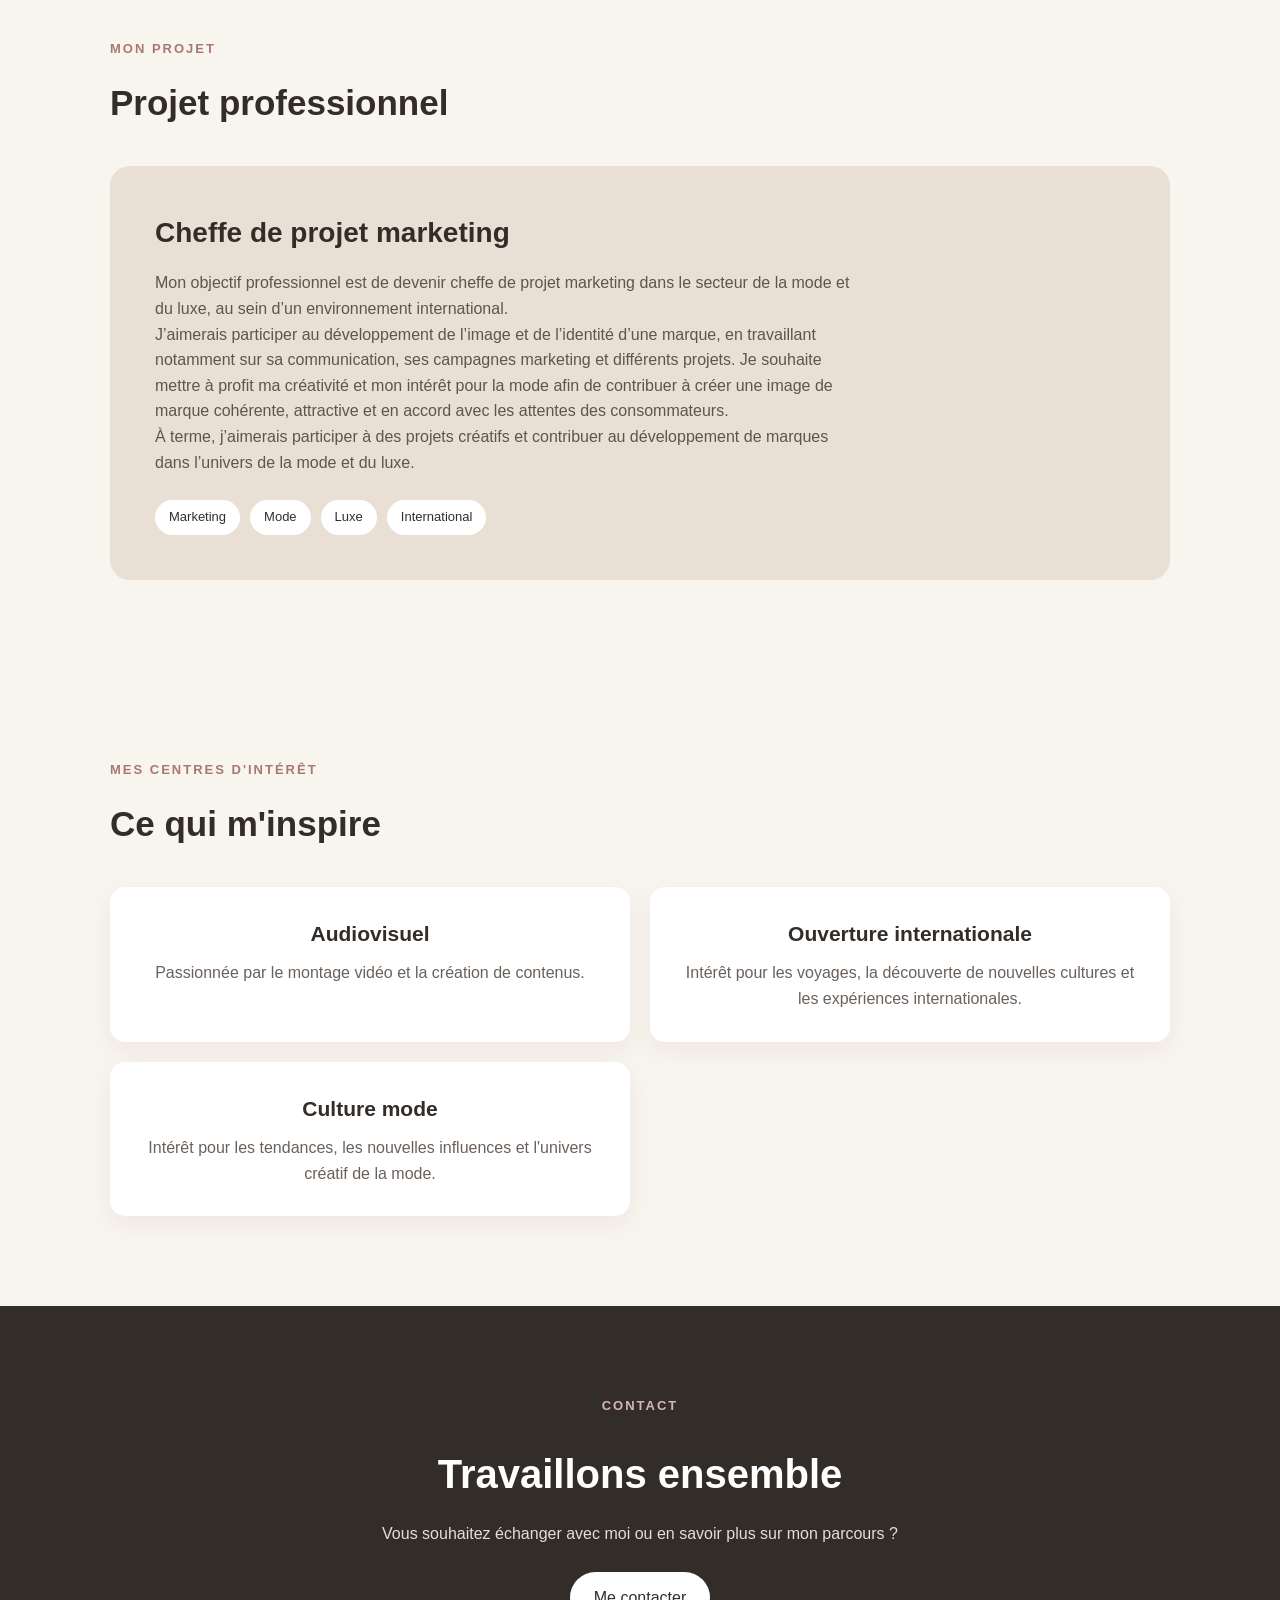
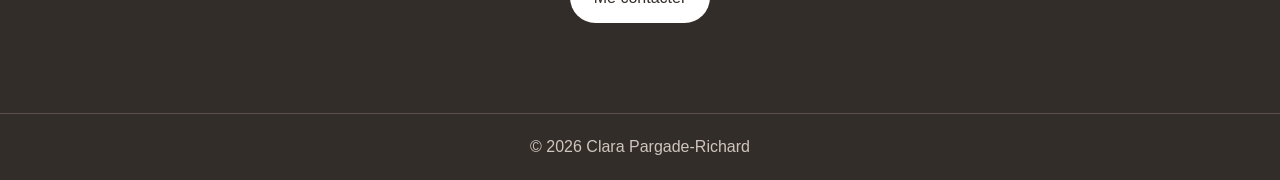
==== commit c9d1b178: "Update index.html" ====
--- a/index.html
+++ b/index.html
@@ -48,9 +48,8 @@
         </h2>
 
         <p class="hero-description">
-      Je m'intéresse au marketing, à la créativité, à la mode,
-      au luxe et au digital.
-    </p>
+          Découvrez mon parcours, mes expériences et mes projets.
+        </p>
         
         <a href="#apropos" class="bouton">
           Découvrir mon profil
@@ -85,7 +84,7 @@
 
         <p>
           J’aime découvrir de nouveaux environnements, apprendre et transformer mes idées en projets concrets.
-Toujours motivée à relever de nouveaux défis et à développer continuellement mes compétences, je souhaite construire mon expérience dans le domaine du marketing, notamment dans les secteurs de la mode et du luxe.
+          Toujours motivée à relever de nouveaux défis et à développer continuellement mes compétences, je souhaite construire mon expérience dans le domaine du marketing, notamment dans les secteurs de la mode et du luxe.
         </p>
 
       </div>
@@ -109,32 +108,36 @@
         <article class="card">
 
           <h3>
-            SKEMA Business School
+            ESDHEM - SKEMA Business School
           </h3>
 
           <p class="date">
-            2026 - Aujourd'hui
-          </p>
-
-          <p>
-            Étudiante en deuxième année d'études en école de commerce.
-          </p>
-
-        </article>
-
-        <article class="card">
-
-          <h3>
-            L1 Économie-Gestion
+            2024 - Aujourd'hui
+          </p>
+
+          <p>
+            Étudiante en deuxième année d'études en éco-gestion.
+          </p>
+
+        </article>
+
+        <article class="card">
+
+          <h3>
+            Bac général
           </h3>
 
           <p class="date">
-            2025 - 2026
-          </p>
-
-          <p>
-            Première année d'études en économie et gestion.
-          </p>
+            2024
+          </p>
+
+          <p>
+  <strong>Spécialités :</strong>
+  <span style="display: inline-block; vertical-align: top; margin-left: 10px;">
+    Sciences Économiques et Sociales<br>
+    Géopolitique et Sciences Politiques
+  </span>
+</p>
 
         </article>
 
@@ -158,24 +161,6 @@
 
         <article class="card">
 
-  <h3>
-    Visual Merchandiser - Nike
-  </h3>
-
-  <p class="date">
-    5 mai - 21 juin 2025 · Lille
-  </p>
-
-  <p>
-    Stage en tant que Visual Merchandiser, avec une participation
-    à la mise en valeur des produits, à l'organisation de l'espace
-    de vente et au respect de l'identité visuelle de la marque.
-  </p>
-
-</article>
-
-        <article class="card">
-
           <h3>
             Expérience internationale à Hawaï
           </h3>
@@ -185,13 +170,31 @@
           </p>
 
           <p>
-            Expérience de plusieurs mois à Hawaï permettant de développer
+            Une expérience de plusieurs mois à Hawaï qui m'a permis de développer
             mon anglais, mon autonomie, mon ouverture culturelle et ma
             capacité à m'adapter à un nouvel environnement.
           </p>
 
         </article>
 
+        <article class="card">
+
+          <h3>
+            Visual Merchandiser - Nike
+          </h3>
+
+          <p class="date">
+            5 mai - 21 juin 2025 · Lille
+          </p>
+
+          <p>
+            Stage en tant que Visual Merchandiser, avec une participation
+            à la mise en valeur des produits, à l'organisation de l'espace
+            de vente et au respect de l'identité visuelle de la marque.
+          </p>
+
+        </article>
+
       </div>
 
     </section>
@@ -217,8 +220,7 @@
           </h3>
 
           <p>
-            À l'aise pour échanger, prendre la parole
-            et travailler en équipe.
+            Échanger, partager des idées et collaborer sur des projets.
           </p>
 
         </article>
@@ -230,8 +232,7 @@
           </h3>
 
           <p>
-            Capable de gérer mes tâches, mes priorités
-            et différents projets.
+            Organisée et rigoureuse, je sais gérer mes priorités et mener plusieurs tâches ou projets en parallèle.
           </p>
 
         </article>
@@ -261,6 +262,23 @@
 
         </article>
 
+        <article class="card">
+
+          <h3>
+            Informatique & outils
+          </h3>
+
+          <p>
+          · HTML · CSS · JavaScript · IA 
+          <p>
+          <p>
+         · GitHub · Pack Office · Canva 
+           <p>
+          · CodePen  · CapCut
+          </p>
+
+        </article>
+
       </div>
 
     </section>
@@ -280,13 +298,27 @@
       <div class="projet-box">
 
         <h3>
-          Chef de projet marketing
+          Cheffe de projet marketing
         </h3>
 
         <p>
-          Mon objectif professionnel est de devenir chef de projet marketing
-          dans le secteur de la mode et du luxe, avec l'ambition d'évoluer
-          dans un environnement international.
+
+
+Mon objectif professionnel est de devenir cheffe de projet marketing dans le secteur de la mode et du luxe, au sein d’un environnement international.
+          
+<p>
+
+<p>
+  
+J’aimerais participer au développement de l’image et de l’identité d’une marque, en travaillant notamment sur sa communication, ses campagnes marketing et différents projets. Je souhaite mettre à profit ma créativité et mon intérêt pour la mode afin de contribuer à créer une image de marque cohérente, attractive et en accord avec les attentes des consommateurs.
+
+<p>
+
+<p>
+
+À terme, j’aimerais participer à des projets créatifs et contribuer au développement de marques dans l’univers de la mode et du luxe.
+
+
         </p>
 
         <div class="mots-cles">
@@ -375,7 +407,7 @@
       </p>
 
       <a
-        href="mailto:TON-ADRESSE-MAIL"
+        href="clara.pargade2407@gmail.com"
         class="bouton bouton-clair"
       >
         Me contacter
--- a/style.css
+++ b/style.css
@@ -105,10 +105,11 @@
   margin-bottom: 20px;
 }
 
-.description {
+.hero-description {
   max-width: 550px;
-  margin-bottom: 30px;
+  margin-bottom: 35px;
   color: #625851;
+  font-size: 17px;
 }
 
 
@@ -354,7 +355,7 @@
     font-size: 42px;
   }
 
-  .description {
+  .hero-description {
     margin-left: auto;
     margin-right: auto;
   }
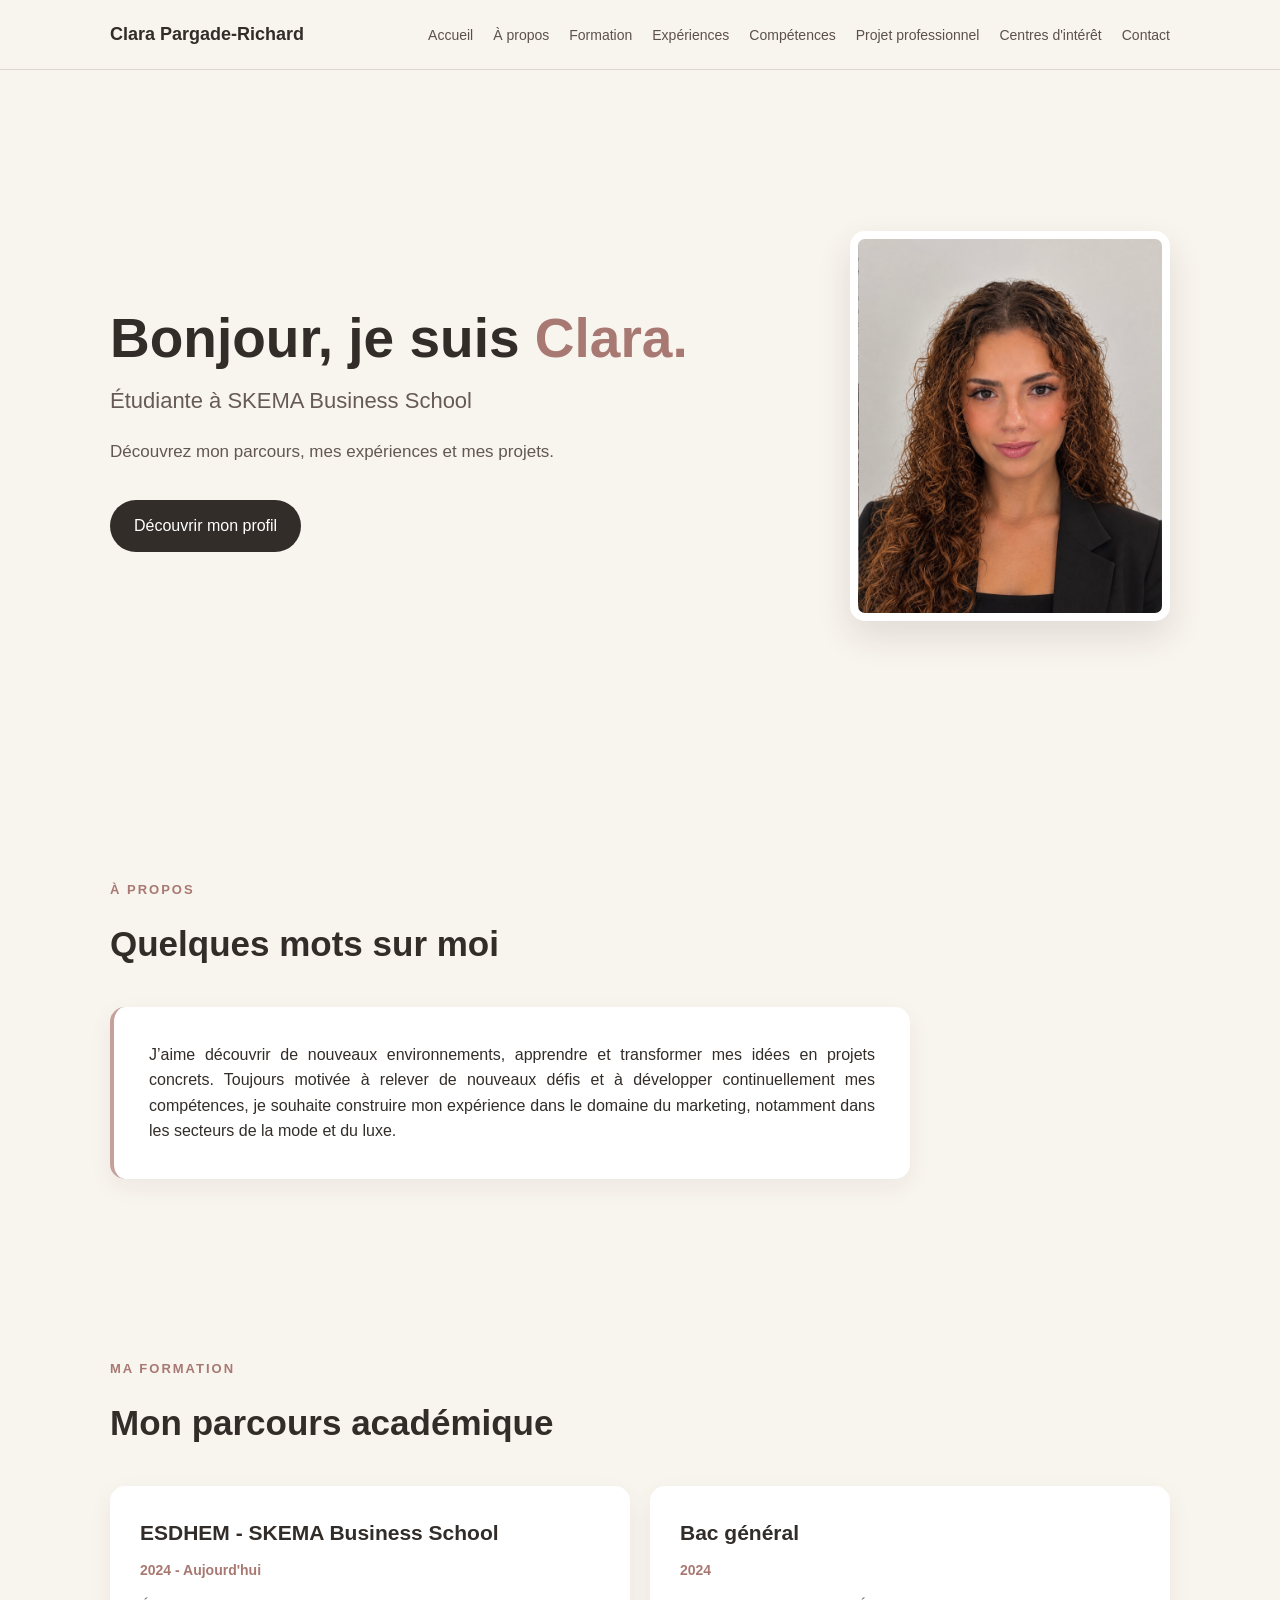
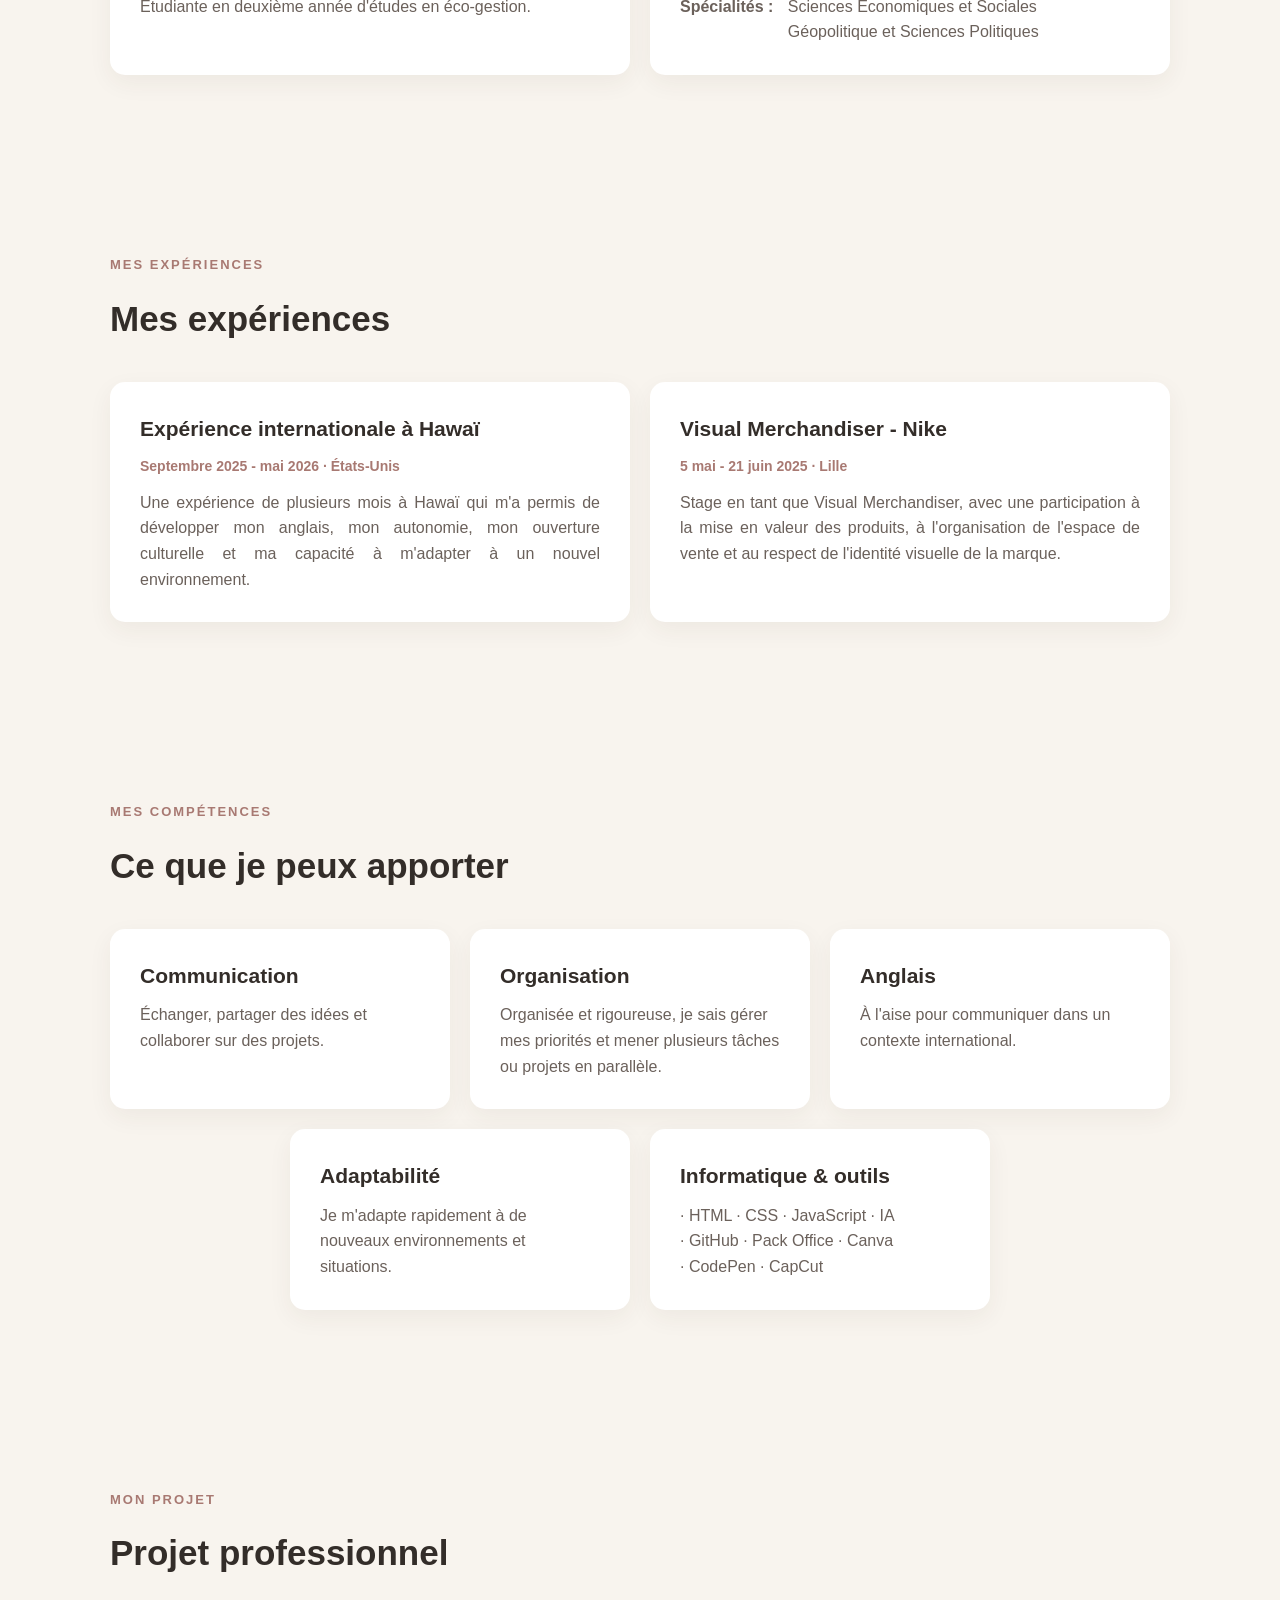
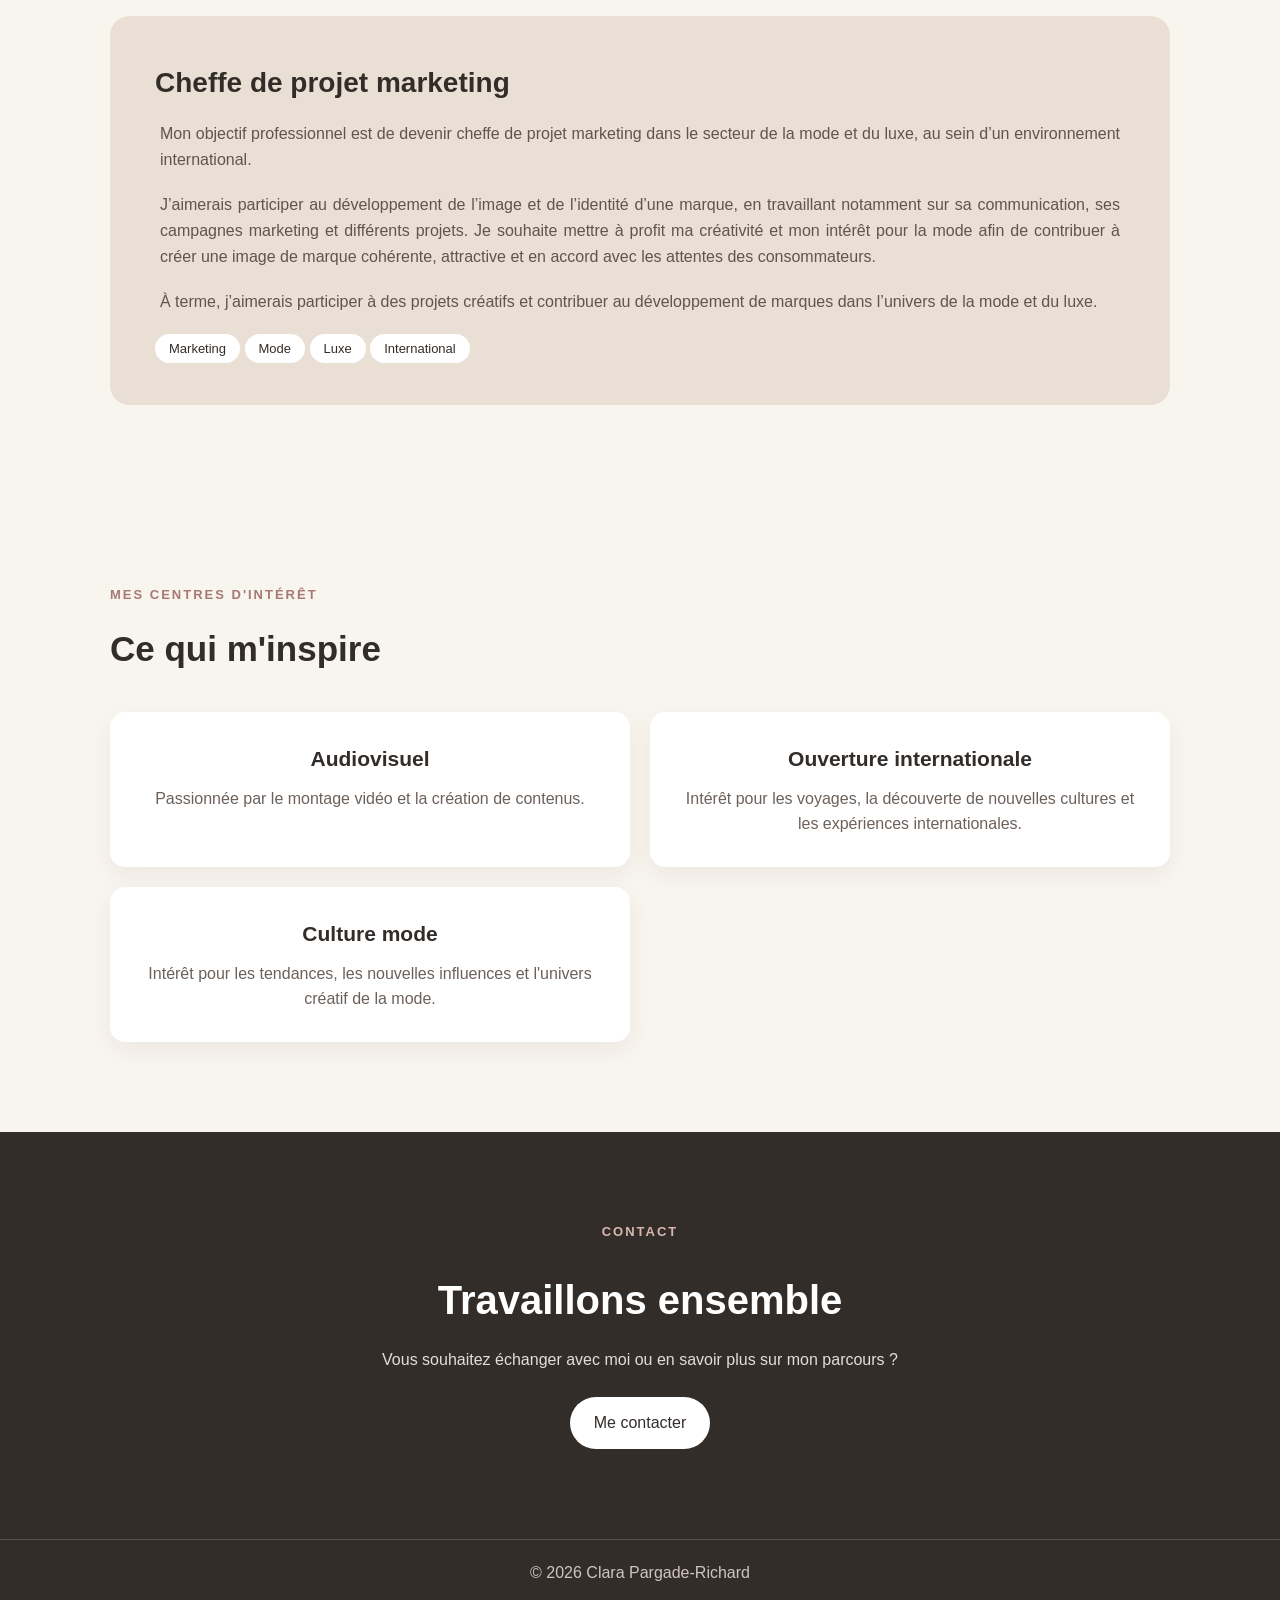
==== commit 36b4ae79: "Update index.html" ====
--- a/index.html
+++ b/index.html
@@ -407,7 +407,7 @@
       </p>
 
       <a
-        href="clara.pargade2407@gmail.com"
+        href="mailto:clara.pargade2407@gmail.com"
         class="bouton bouton-clair"
       >
         Me contacter
--- a/style.css
+++ b/style.css
@@ -177,7 +177,7 @@
 ------------------------------ */
 
 .about-box {
-  max-width: 750px;
+  max-width: 800px;
   background-color: white;
   padding: 35px;
   border-radius: 15px;
@@ -187,6 +187,7 @@
 
 .about-box p {
   margin-bottom: 15px;
+text-align: justify;
 }
 
 .about-box p:last-child {
@@ -202,6 +203,22 @@
   display: grid;
   grid-template-columns: repeat(2, 1fr);
   gap: 20px;
+}
+
+#competences .cards {
+  grid-template-columns: repeat(6, 1fr);
+}
+
+#competences .card {
+  grid-column: span 2;
+}
+
+#competences .card:nth-child(4) {
+  grid-column: 2 / span 2;
+}
+
+#competences .card:nth-child(5) {
+  grid-column: 4 / span 2;
 }
 
 .card {
@@ -224,6 +241,15 @@
 
 .card p {
   color: #6b615b;
+ 
+}
+
+#competences .card p {
+  max-width: 900%;
+
+  margin-left: auto;
+  margin-right: auto;
+
 }
 
 
@@ -237,7 +263,12 @@
   font-weight: bold;
   margin-bottom: 12px;
 }
-
+#experiences .card p:not(.date) {
+   max-width: 800px;
+  text-align: justify;
+  margin-left: auto;
+  margin-right: auto;
+}
 
 /* ------------------------------
    PROJET PROFESSIONNEL
@@ -255,8 +286,17 @@
 }
 
 .projet-box p {
-  max-width: 700px;
+  max-width: 960px;
   color: #5f554e;
+  text-align: justify;
+  margin-left: auto;
+  margin-right: auto;
+  margin-bottom: 20px;
+}
+
+.projet-box p:last-of-type {
+  margin-bottom: 25;
+}
 }
 
 .mots-cles {
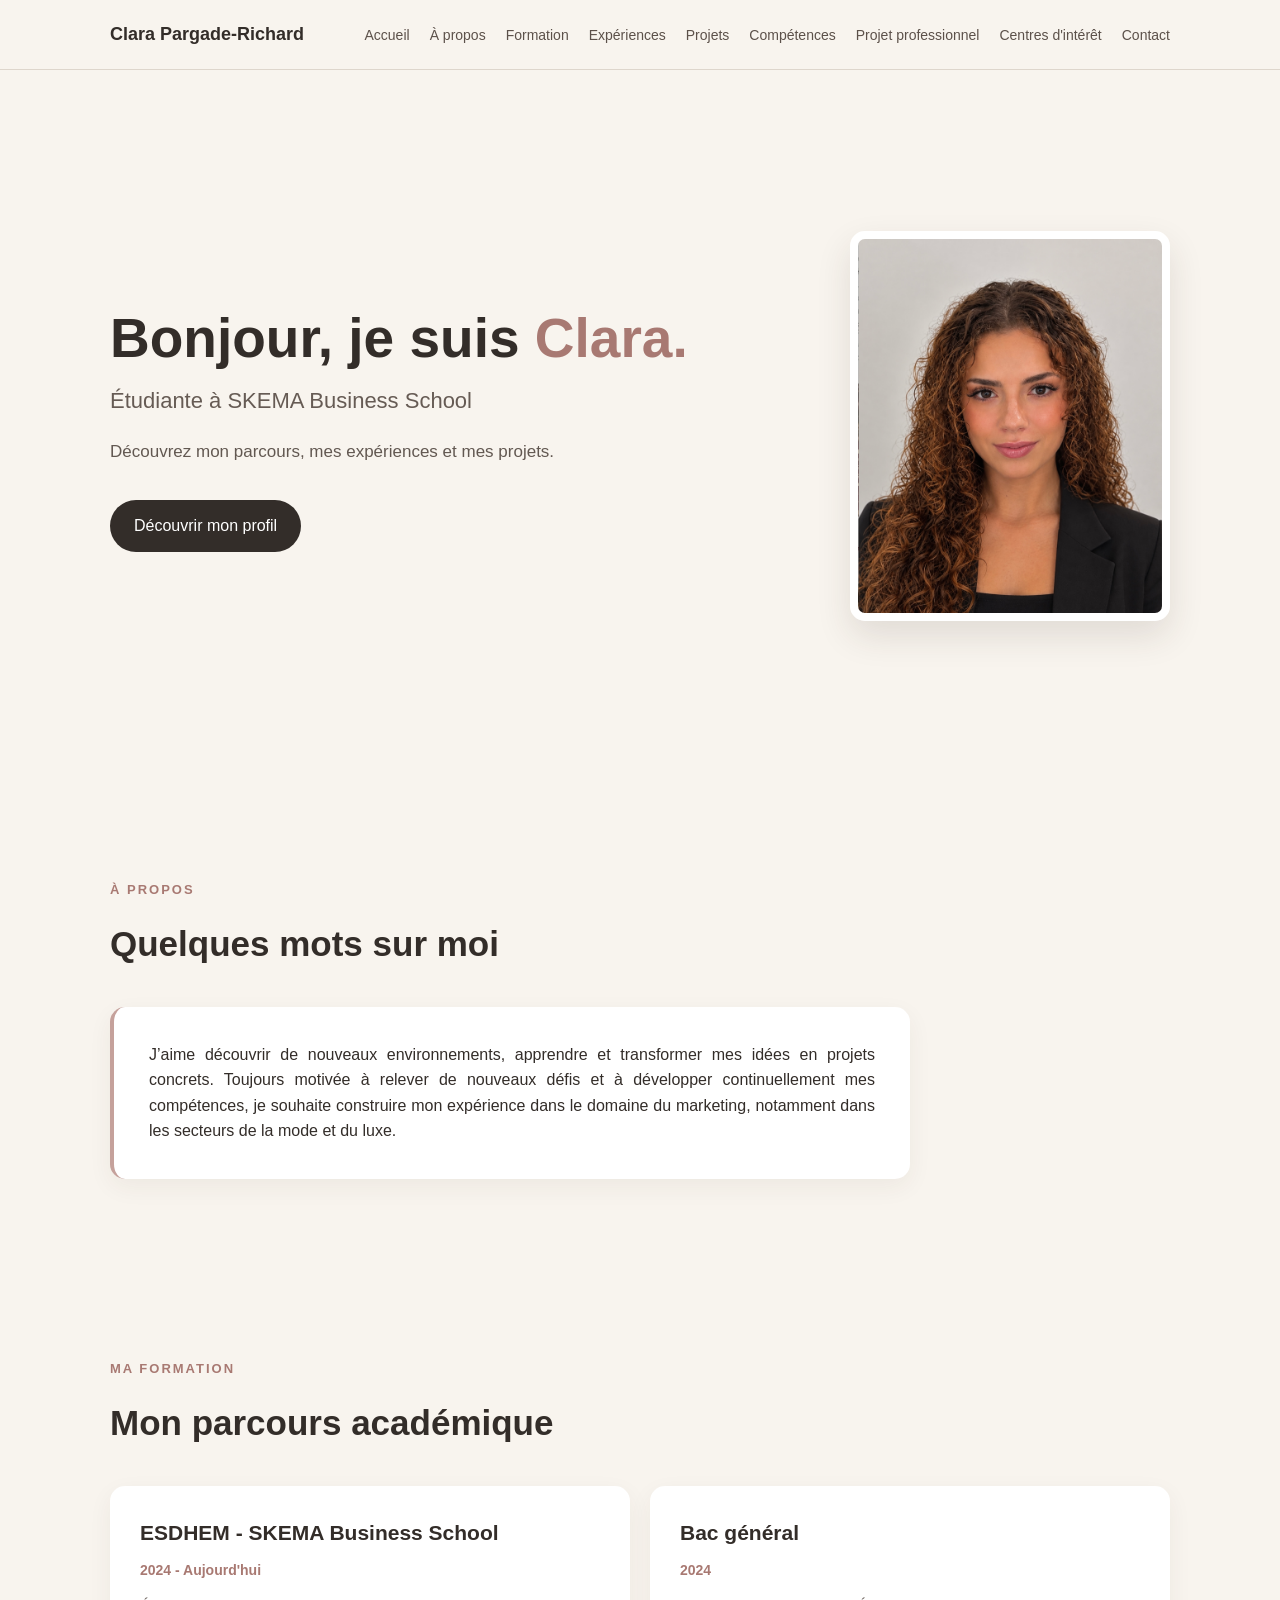
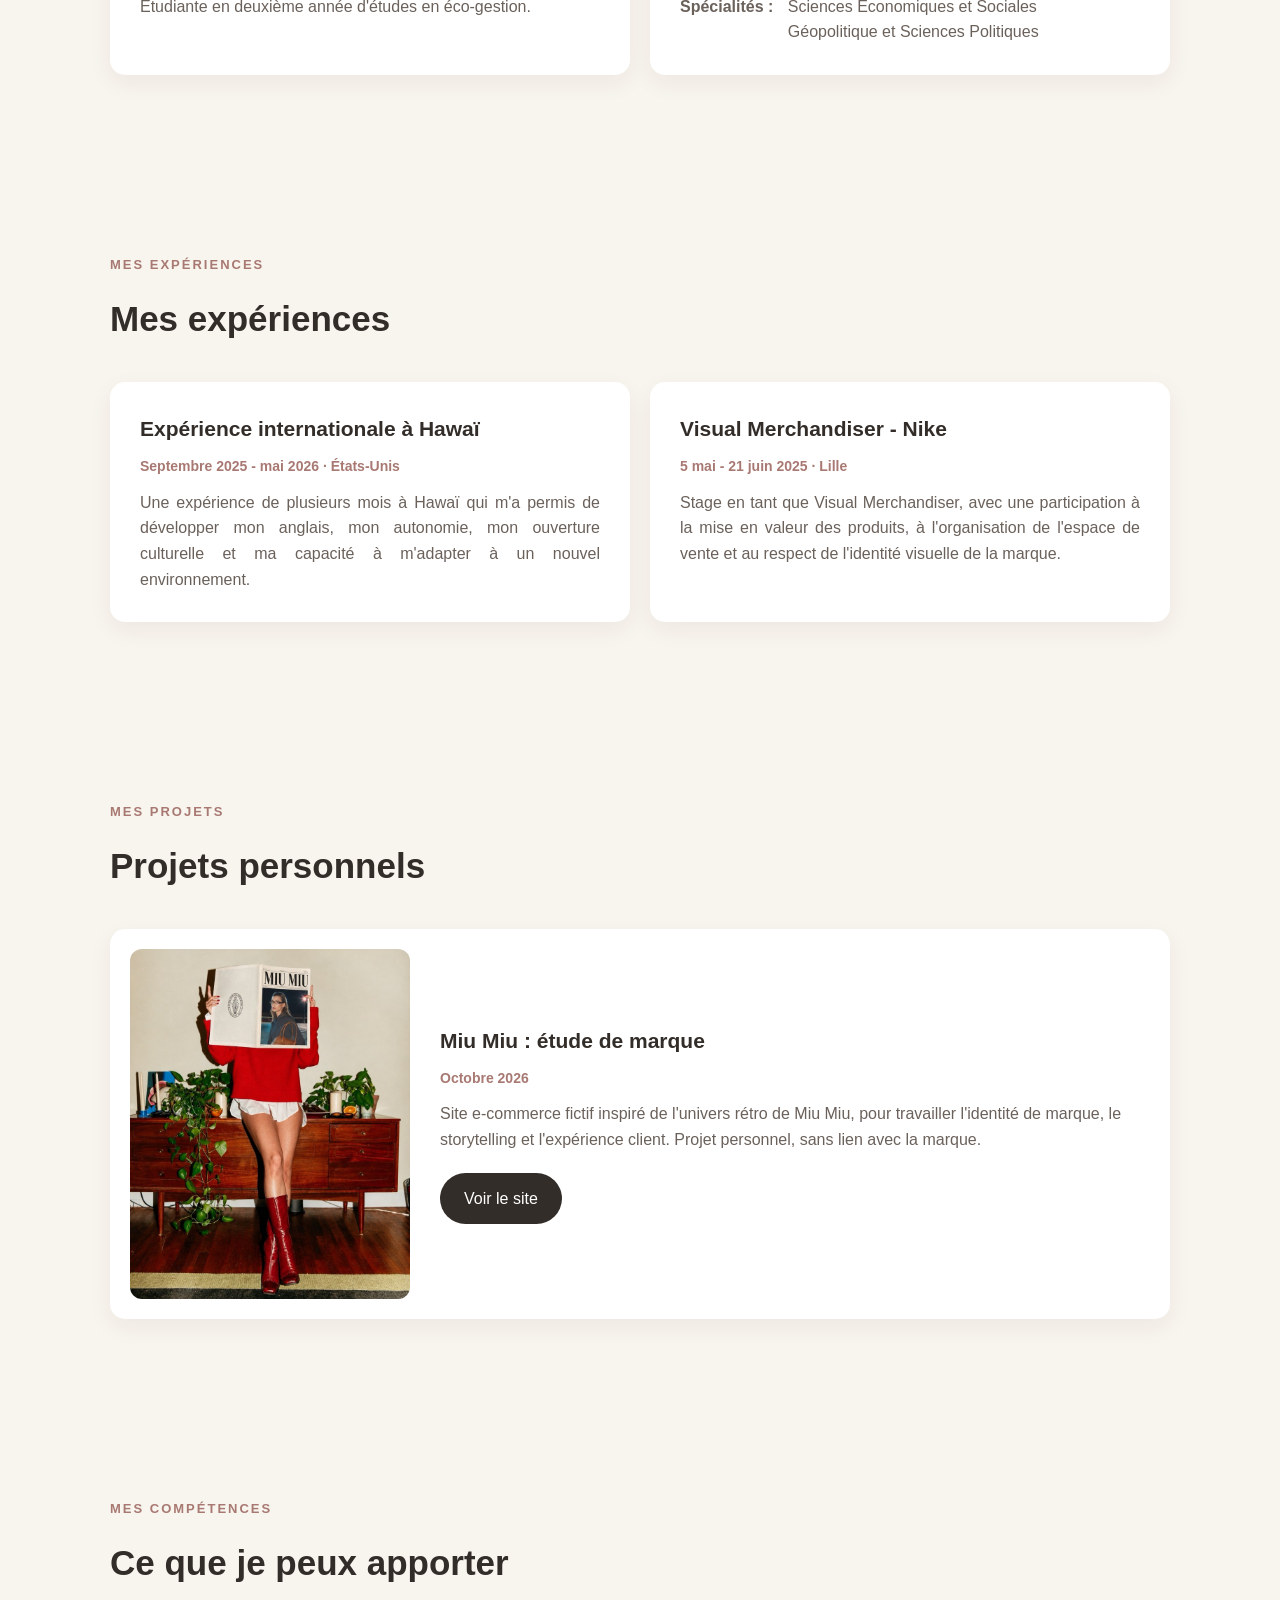
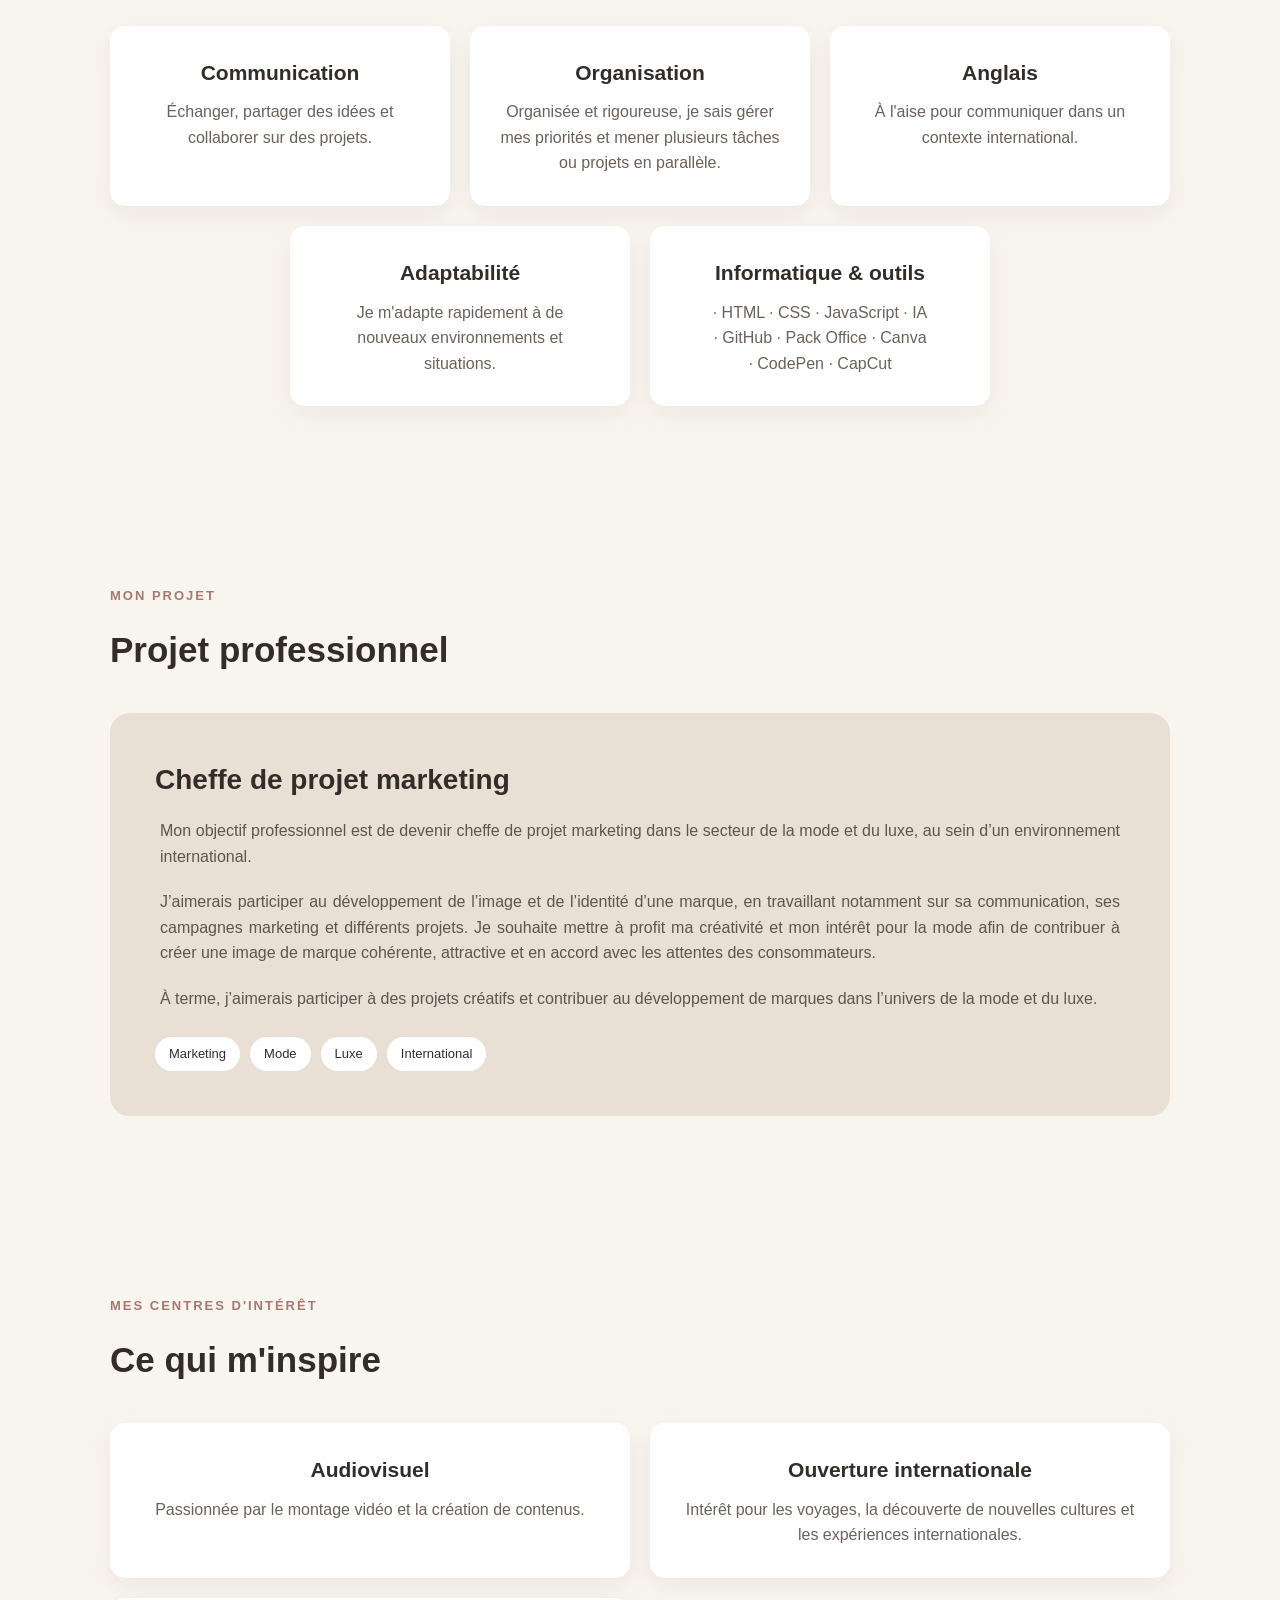
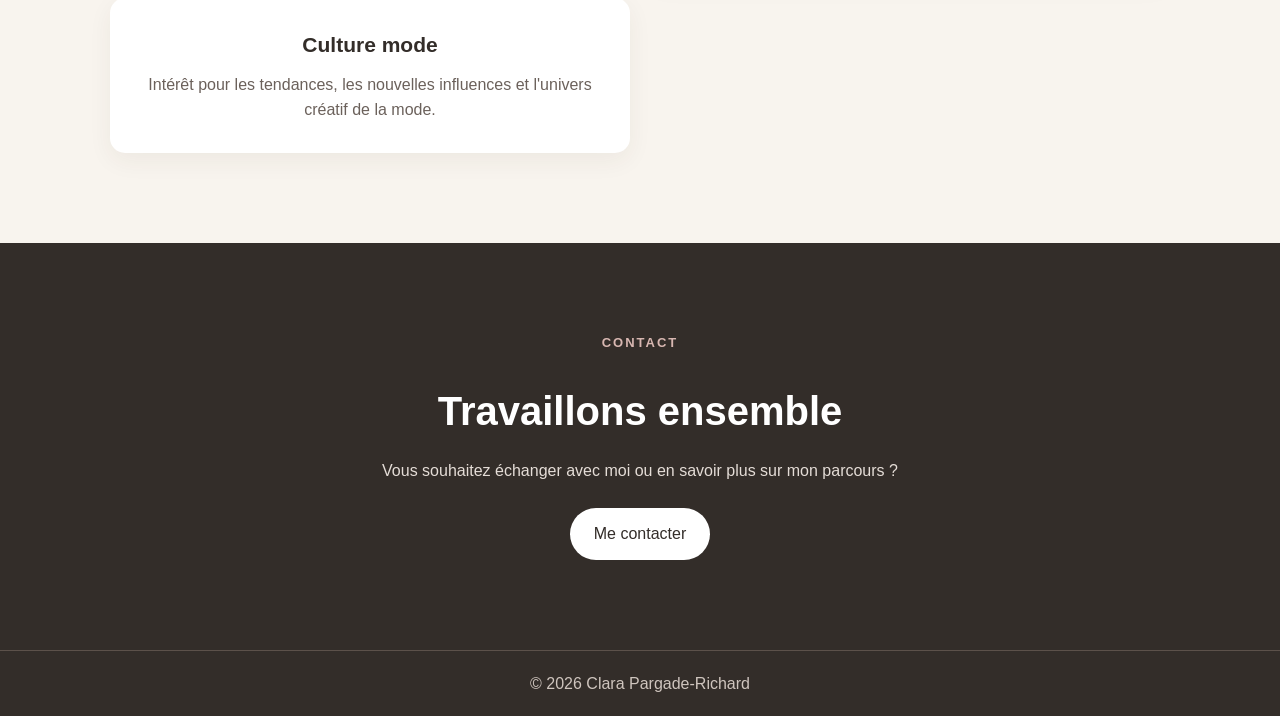
==== commit a40dd48e: "Rename index-2.html to index.html" ====
--- a/index.html
+++ b/index.html
@@ -23,6 +23,7 @@
         <li><a href="#apropos">À propos</a></li>
         <li><a href="#formation">Formation</a></li>
         <li><a href="#experiences">Expériences</a></li>
+        <li><a href="#projets">Projets</a></li>
         <li><a href="#competences">Compétences</a></li>
         <li><a href="#projet">Projet professionnel</a></li>
         <li><a href="#interets">Centres d'intérêt</a></li>
@@ -200,6 +201,30 @@
     </section>
 
 
+    <!-- PROJETS -->
+    <section id="projets" class="section">
+
+      <p class="petit-titre">MES PROJETS</p>
+
+      <h2>Projets personnels</h2>
+
+      <div class="cards projets-cards">
+
+        <article class="card projet-card">
+          <img src="miumiu.jpg" alt="Aperçu du site Miu Miu : étude de marque">
+          <div class="projet-card-texte">
+            <h3>Miu Miu : étude de marque</h3>
+            <p class="date">Octobre 2026</p>
+            <p>Site e-commerce fictif inspiré de l'univers rétro de Miu Miu, pour travailler l'identité de marque, le storytelling et l'expérience client. Projet personnel, sans lien avec la marque.</p>
+            <a class="bouton" href="https://clarapargade2407-bit.github.io/clarapargade-miumiu-projet/" target="_blank" rel="noopener">Voir le site</a>
+          </div>
+        </article>
+
+      </div>
+
+    </section>
+
+
     <!-- COMPÉTENCES -->
     <section id="competences" class="section">
 
--- a/style.css
+++ b/style.css
@@ -244,9 +244,13 @@
  
 }
 
+#competences .card {
+  grid-column: span 2;
+  text-align: center;
+}
+
 #competences .card p {
-  max-width: 900%;
-
+  max-width: 100%;
   margin-left: auto;
   margin-right: auto;
 
@@ -295,8 +299,7 @@
 }
 
 .projet-box p:last-of-type {
-  margin-bottom: 25;
-}
+  margin-bottom: 25px;
 }
 
 .mots-cles {
@@ -443,3 +446,36 @@
   }
 
 }
+
+/* ------------------------------
+   PROJETS
+------------------------------ */
+
+.projets-cards {
+  grid-template-columns: 1fr;
+}
+
+.projet-card {
+  display: grid;
+  grid-template-columns: 280px 1fr;
+  gap: 30px;
+  align-items: center;
+  padding: 20px;
+}
+
+.projet-card img {
+  width: 100%;
+  aspect-ratio: 4 / 5;
+  object-fit: cover;
+  border-radius: 12px;
+}
+
+.projet-card .bouton {
+  margin-top: 20px;
+}
+
+@media (max-width: 800px) {
+  .projet-card {
+    grid-template-columns: 1fr;
+  }
+}
